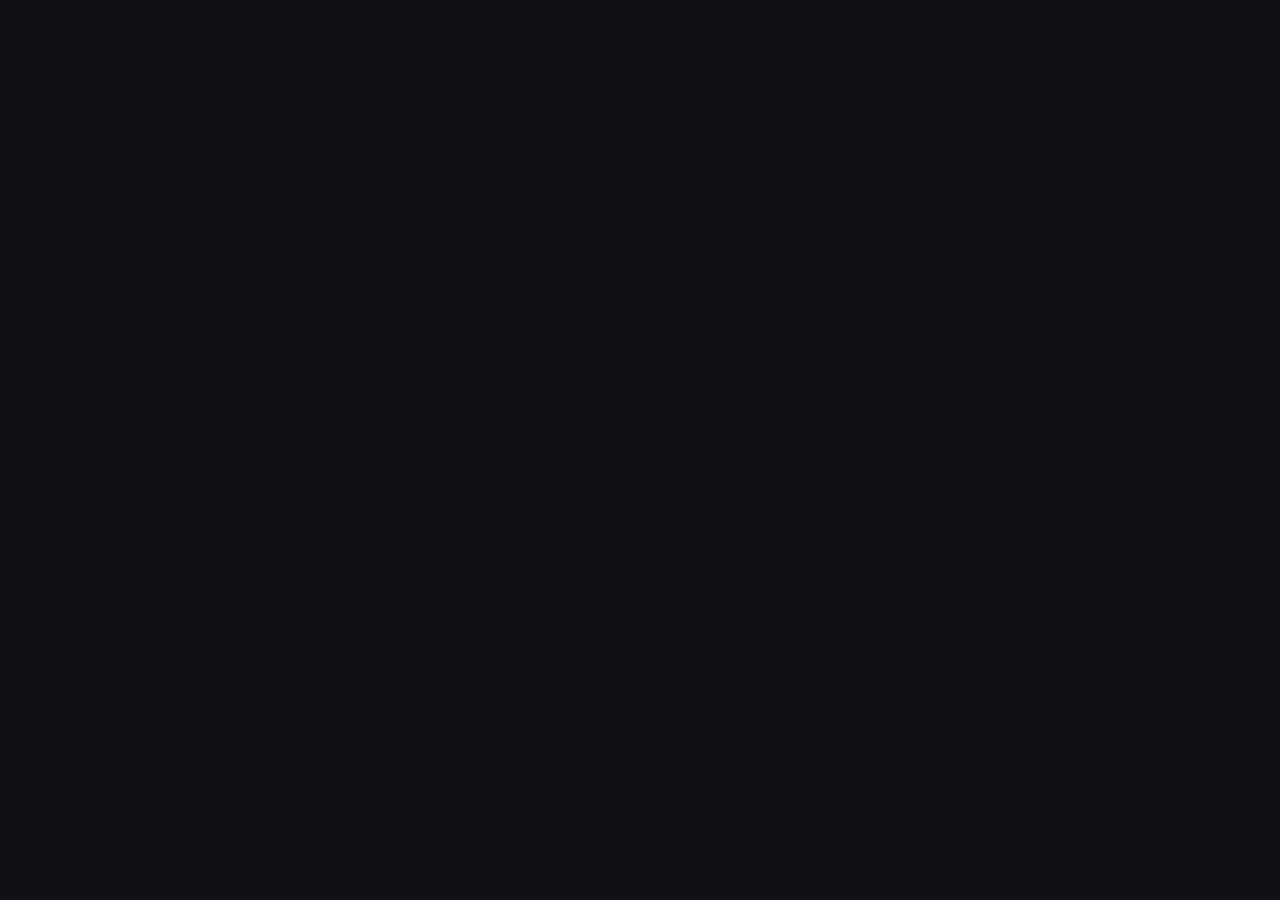
==== index.html @ 194aa25a "init" ====
<!DOCTYPE html>
<html lang="en">
<head>
    <meta charset="UTF-8">
    <meta name="viewport" content="width=device-width, initial-scale=1.0">
    <meta name="author" content="Nika Maisuradze">
    <link rel="stylesheet" href="./styles/style.css">
    <!-- <link rel="icon" href="./images/"> -->
    <title>Template</title>
</head>
<body>
    <header>

    </header>
    <main>

    </main>
    <footer>

    </footer>
</body>
</html>
---- styles/style.css ----
@font-face {
    font-family: ;
    src: url();
}
*{
    margin: 0;
    padding: 0;
    box-sizing: border-box;
    text-decoration: none;
    list-style-type: none;
    scroll-behavior: smooth;

    color: #fff;
    background-color: #101015;
}
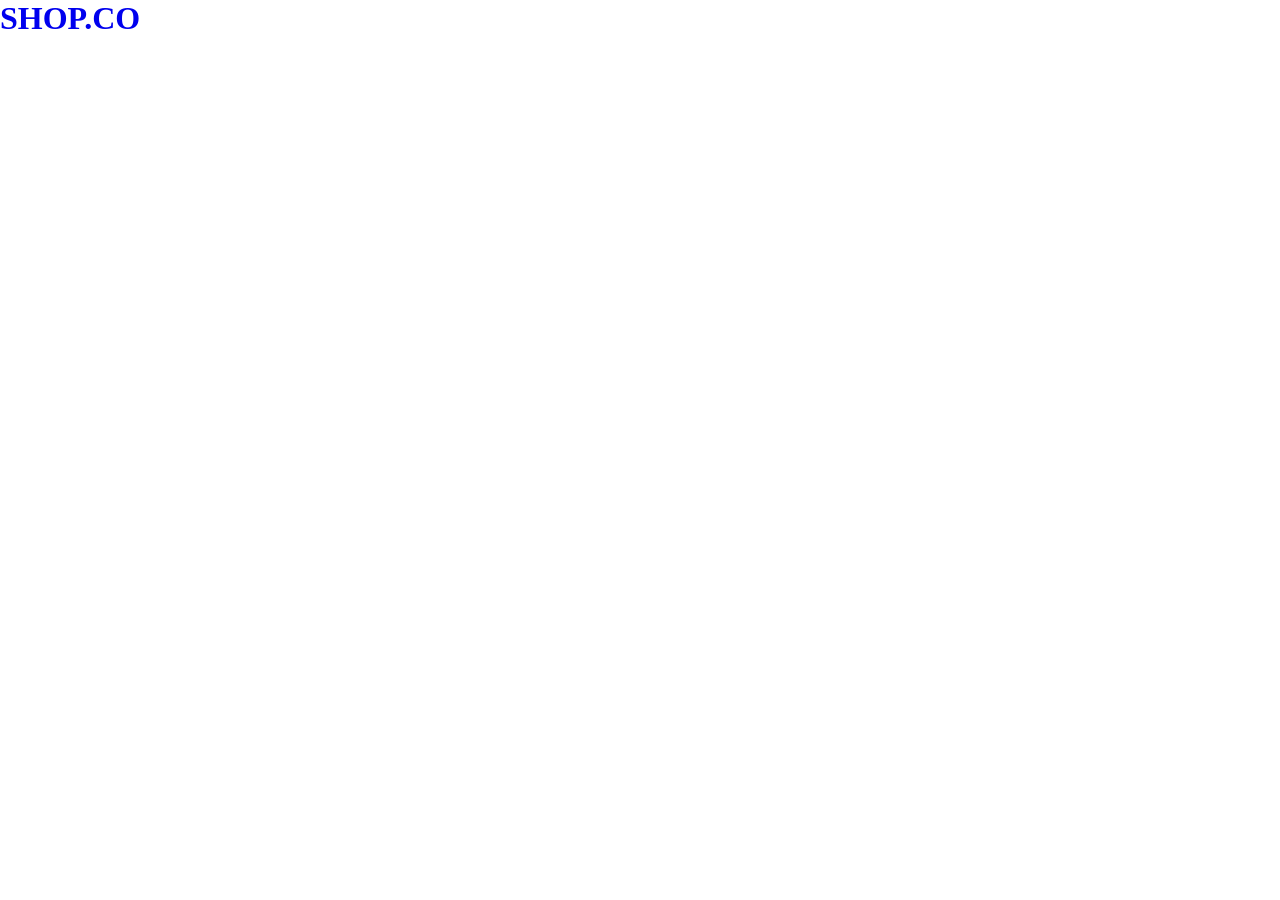
==== commit 9ce91ea9: "downloaded images & fonts, & made class flex" ====
--- a/index.html
+++ b/index.html
@@ -9,8 +9,8 @@
     <title>Template</title>
 </head>
 <body>
-    <header>
-
+    <header class="flex">
+        <h1><a href="index.html">SHOP.CO</a></h1>
     </header>
     <main>
 
--- a/styles/style.css
+++ b/styles/style.css
@@ -1,6 +1,22 @@
 @font-face {
-    font-family: ;
-    src: url();
+    font-family: AlfaSlabOne;
+    src: url(../fonts/AlfaSlabOne-Regular.ttf);
+}
+@font-face {
+    font-family: IntegralCF;
+    src: url(../fonts/IntegralCF-Bold.otf);
+}
+@font-face {
+    font-family: Satoshi-Regular;
+    src: url(../fonts/Satoshi-Regular.otf);
+}
+@font-face {
+    font-family: Satoshi-Medium;
+    src: url(../fonts/Satoshi-Medium.otf);
+}
+@font-face {
+    font-family: Satoshi-Bold;
+    src: url(../fonts/Satoshi-Bold.otf);
 }
 *{
     margin: 0;
@@ -9,7 +25,9 @@
     text-decoration: none;
     list-style-type: none;
     scroll-behavior: smooth;
-
-    color: #fff;
-    background-color: #101015;
 }
+.flex{
+    display: flex;
+    justify-content: space-between;
+    align-items: center;
+}
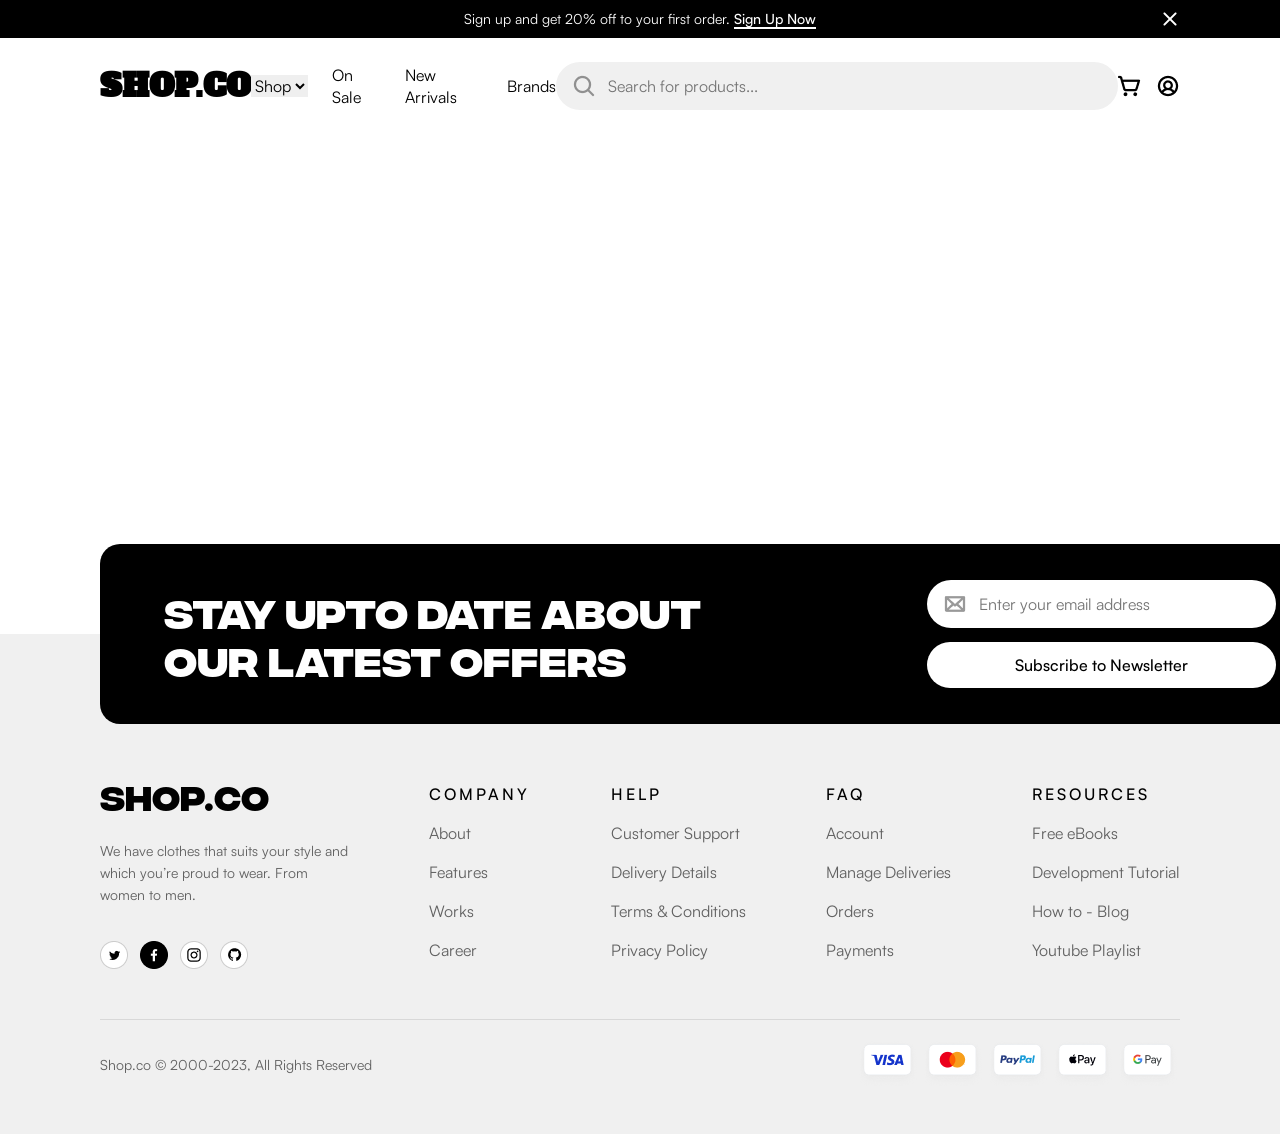
==== commit 2cc81074: "finished header & footer" ====
--- a/index.html
+++ b/index.html
@@ -5,18 +5,112 @@
     <meta name="viewport" content="width=device-width, initial-scale=1.0">
     <meta name="author" content="Nika Maisuradze">
     <link rel="stylesheet" href="./styles/style.css">
-    <!-- <link rel="icon" href="./images/"> -->
-    <title>Template</title>
+    <link rel="icon" href="./images/shineParticle.png">
+    <title>SHOP.CO</title>
 </head>
 <body>
     <header class="flex">
         <h1><a href="index.html">SHOP.CO</a></h1>
+        <nav class="flex">
+            <select id="dropDown">
+                <option value="shop">Shop</option>
+                <option value="contactUs">Contact Us</option>
+                <option value="aboutUs">About Us</option>
+                <option value="murtazi">Murtazi</option>
+            </select>
+            <p><a href="#">On Sale</a></p>
+            <p><a href="#">New Arrivals</a></p>
+            <p><a href="#">Brands</a></p>
+        </nav>
+        <div class="search flex">
+            <img src="images/search.png" alt="Search Button">
+            <input type="search" name="search" id="search" placeholder="Search for products...">
+        </div>
+        <div class="cartAndAcc flex">
+            <img src="images/cart.png" alt="Cart">
+            <img src="images/acc.png" alt="Account">
+        </div>
+        <p class="signUp">
+            Sign up and get 20% off to your first order. 
+            <span><a href="#">Sign Up Now</a></span>
+        </p>
+        <img src="images/x.png" alt="X" class="x">
     </header>
     <main>
-
+        <div class="main"></div>
     </main>
     <footer>
-
+        <div class="uptoDate flex">
+            <h2>STAY UPTO DATE ABOUT OUR LATEST OFFERS</h2>
+            <form>
+                <div class="mail flex">
+                    <img src="images/email.png" alt="EMail">
+                    <input type="email" name="email" id="email" placeholder="Enter your email address">
+                </div>
+                <input type="submit" name="submit" id="mailSubmit" value="Subscribe to Newsletter">
+            </form>
+        </div>
+        <div class="info flex">
+            <section>
+                <h2>SHOP.CO</h2>
+                <p>
+                    We have clothes that suits your style and which you<span>&rsquo;</span>re proud to wear. From women to men.
+                </p>
+                <div class="socMedia flex">
+                    <img src="images/tweeter.png" alt="Tweeter">
+                    <img src="images/fb.png" alt="Facebook">
+                    <img src="images/ig.png" alt="Instagram">
+                    <img src="images/gitHub.png" alt="GitHub">
+                </div>
+            </section>
+            <section>
+                <h3>COMPANY</h3>
+                <ul>
+                    <li><a href="#">About</a></li>
+                    <li><a href="#">Features</a></li>
+                    <li><a href="#">Works</a></li>
+                    <li><a href="#">Career</a></li>
+                </ul>
+            </section>
+            <section>
+                <h3>HELP</h3>
+                <ul>
+                    <li><a href="#">Customer Support</a></li>
+                    <li><a href="#">Delivery Details</a></li>
+                    <li><a href="#">Terms & Conditions</a></li>
+                    <li><a href="#">Privacy Policy</a></li>
+                </ul>
+            </section>
+            <section>
+                <h3>FAQ</h3>
+                <ul>
+                    <li><a href="#">Account</a></li>
+                    <li><a href="#">Manage Deliveries</a></li>
+                    <li><a href="#">Orders</a></li>
+                    <li><a href="#">Payments</a></li>
+                </ul>
+            </section>
+            <section>
+                <h3>RESOURCES</h3>
+                <ul>
+                    <li><a href="#">Free eBooks</a></li>
+                    <li><a href="#">Development Tutorial</a></li>
+                    <li><a href="#">How to - Blog</a></li>
+                    <li><a href="#">Youtube Playlist</a></li>
+                </ul>
+            </section>
+        </div>
+        <div class="line"></div>
+        <div class="rights flex">
+            <p>Shop.co <span>&copy;</span> 2000-2023, All Rights Reserved</p>
+            <div class="flex">
+                <img src="images/visa.png" alt="Visa">
+                <img src="images/mc.png" alt="MasterCard">
+                <img src="images/paypal.png" alt="PayPal">
+                <img src="images/applePay.png" alt="Apple Pay">
+                <img src="images/googlePay.png" alt="Google Pay">
+            </div>
+        </div>
     </footer>
 </body>
 </html>
--- a/styles/style.css
+++ b/styles/style.css
@@ -7,15 +7,15 @@
     src: url(../fonts/IntegralCF-Bold.otf);
 }
 @font-face {
-    font-family: Satoshi-Regular;
+    font-family: SatoshiR;
     src: url(../fonts/Satoshi-Regular.otf);
 }
 @font-face {
-    font-family: Satoshi-Medium;
+    font-family: SatoshiM;
     src: url(../fonts/Satoshi-Medium.otf);
 }
 @font-face {
-    font-family: Satoshi-Bold;
+    font-family: SatoshiB;
     src: url(../fonts/Satoshi-Bold.otf);
 }
 *{
@@ -25,9 +25,165 @@
     text-decoration: none;
     list-style-type: none;
     scroll-behavior: smooth;
+    font-family: SatoshiR;
 }
 .flex{
     display: flex;
     justify-content: space-between;
     align-items: center;
-}+}
+
+@media only screen and (max-width: 1440px){
+header{
+    padding: 62px 100px 24px;
+    position: relative;
+}
+header h1 a{
+    font-family: AlfaSlabOne;
+    font-size: 32px;
+    color: #000;
+}
+header nav{
+    gap: 24px;
+}
+header nav a{
+    color: #000;
+}
+#dropDown{
+    border: none;
+    font-size: 16px;
+    width: 57px;
+}
+.search{
+    width: 586px;
+    background-color: #F0F0F0;
+    padding: 12px 16px;
+    gap: 12px;
+    border-radius: 62px;
+}
+.search input{
+    background-color: #F0F0F0;
+    font-size: 16px;
+    border: none;
+    width: 100%;
+}
+.cartAndAcc{
+    gap: 14px;
+}
+.signUp{
+    position: absolute;
+    top: 0;
+    left: 0;
+    background-color: #000;
+    color: #fff;
+    font-size: 14px;
+    padding:  10px 100px;
+    width: 100%;
+    text-align: center;
+}
+.signUp a{
+    font-family: SatoshiM;
+    color: #fff;
+    border-bottom: solid 2px #fff;
+}
+.x{
+    position: absolute;
+    top: 9px;
+    right: 100px;
+}
+
+.main{
+    width: 100%;
+    height: 500px;
+}
+
+footer{
+    background-color: #F0F0F0;
+    height: 500px;
+    position: relative;
+    padding: 140px 100px 82px;
+}
+footer>div.flex{
+    margin-bottom: 50px;
+}
+footer>div:last-child{
+    margin-bottom: 0;
+}
+.uptoDate{
+    position: absolute;
+    top: -90px;
+    left: 100px;
+    background-color: #000;
+    width: 1240px;
+    padding: 36px 64px;
+    border-radius: 20px;
+}
+.uptoDate h2{
+    color: #fff;
+    font-family: IntegralCF;
+    font-size: 40px;
+    width: 551px;
+}
+.mail{
+    background-color: #fff;
+    width: 349px;
+    gap: 12px;
+    padding: 12px 16px;
+    border-radius: 62px;
+    margin-bottom: 14px;
+}
+.mail input{
+    border: none;
+    width: 100%;
+    font-size: 16px;
+}
+.uptoDate #mailSubmit{
+    background-color: #fff;
+    width: 349px;
+    padding: 12px 16px;
+    border-radius: 62px;
+    border: none;
+    font-size: 16px;
+    font-family: SatoshiM;
+}
+.info section:first-child{
+    width: 248px;
+}
+.info section:first-child h2{
+    font-family: IntegralCF;
+    font-size: 34px;
+    margin-bottom: 25px;
+}
+.info section:first-child p{
+    font-size: 14px;
+    color: rgba(0, 0, 0, 0.6);
+    padding-bottom: 35px;
+    line-height: 22px;
+}
+.info section:first-child div{
+    width: 148px;
+}
+.info section h3{
+    font-family: SatoshiM;
+    font-weight: 200;
+    font-size: 16px;
+    letter-spacing: 3px;
+}
+.info section ul li a{
+    color: rgba(0, 0, 0, 0.6);
+    font-size: 16px;
+    margin-top: 17px;
+    display: inline-block;
+}
+.line{
+    width: 100%;
+    height: 1px;
+    background-color: rgba(0, 0, 0, 0.1);
+    margin-bottom: 20px;
+}
+.rights p{
+    font-size: 14px;
+    color: rgba(0, 0, 0, 0.6);
+}
+
+}
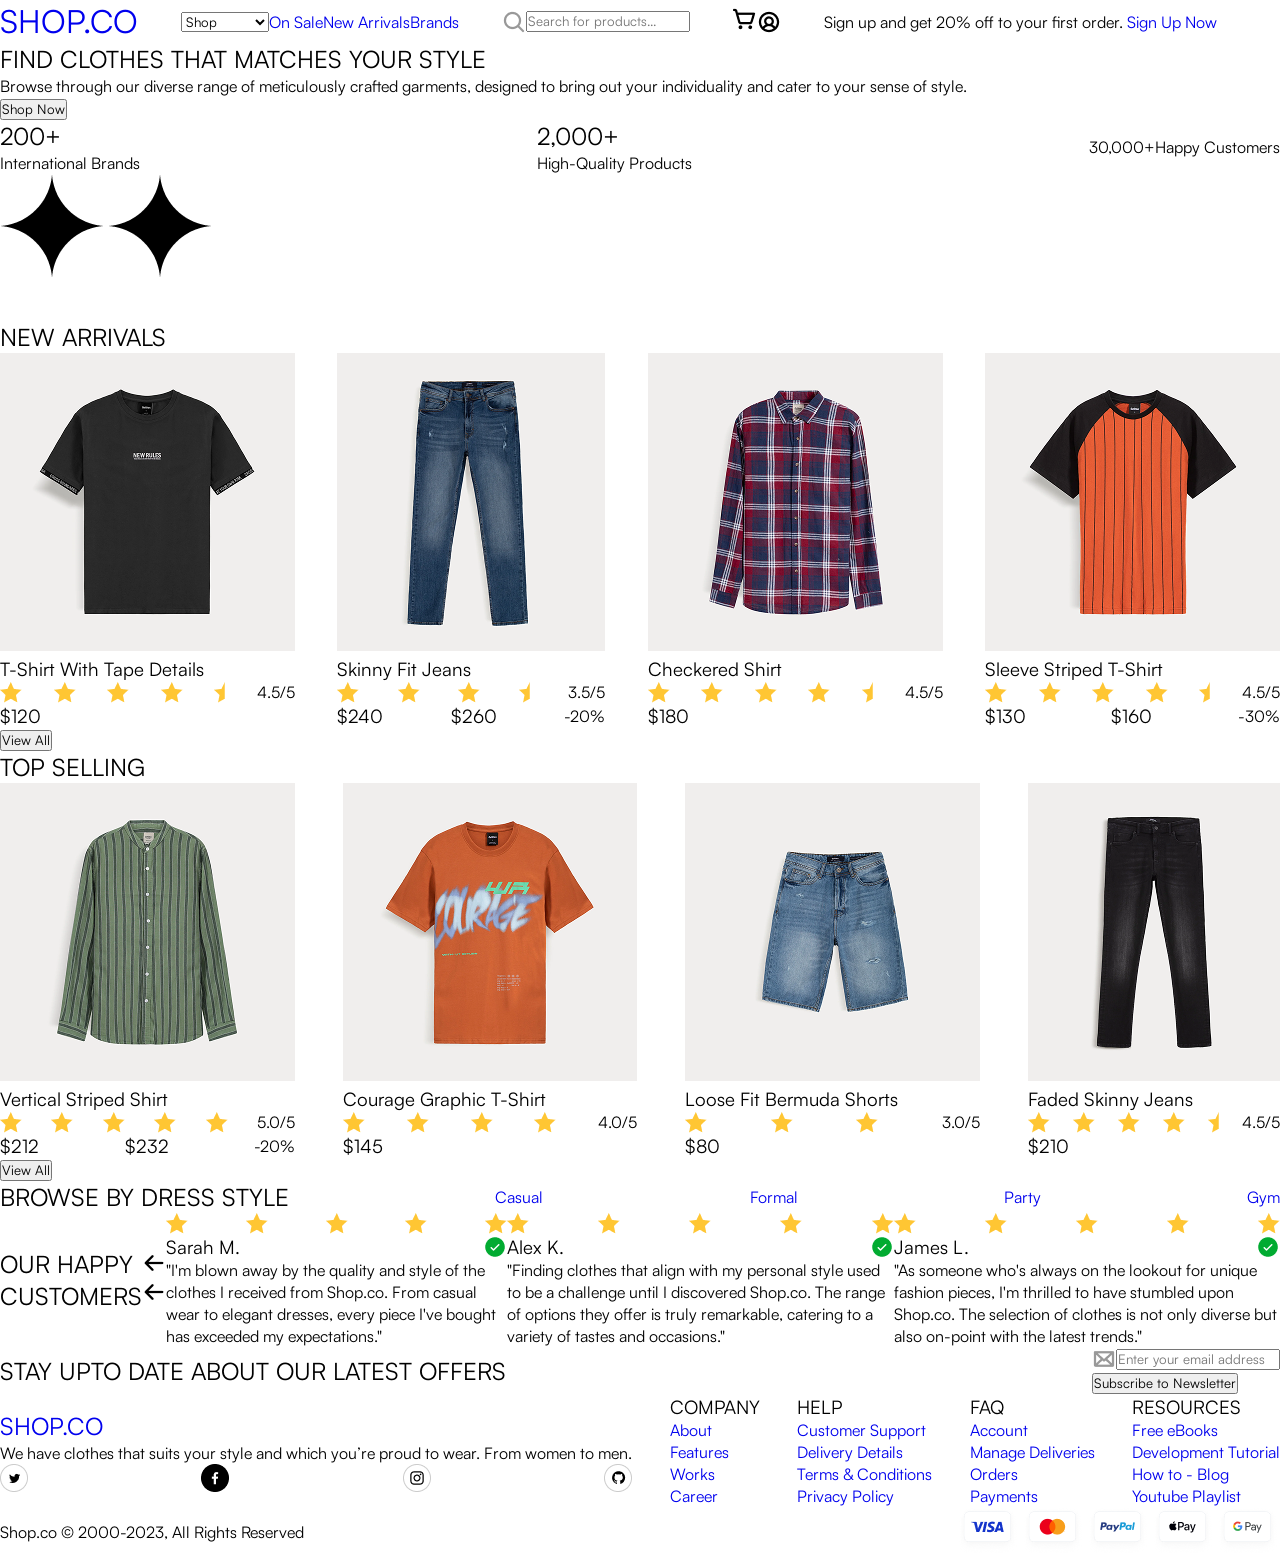
==== commit 1b459d13: "Great Update" ====
--- a/index.html
+++ b/index.html
@@ -18,7 +18,7 @@
                 <option value="aboutUs">About Us</option>
                 <option value="murtazi">Murtazi</option>
             </select>
-            <p><a href="#">On Sale</a></p>
+            <p><a href="product.html">On Sale</a></p>
             <p><a href="#">New Arrivals</a></p>
             <p><a href="#">Brands</a></p>
         </nav>
@@ -27,7 +27,9 @@
             <input type="search" name="search" id="search" placeholder="Search for products...">
         </div>
         <div class="cartAndAcc flex">
-            <img src="images/cart.png" alt="Cart">
+            <a href="cart.html">
+                <img src="images/cart.png" alt="Cart">
+            </a>
             <img src="images/acc.png" alt="Account">
         </div>
         <p class="signUp">
@@ -37,7 +39,244 @@
         <img src="images/x.png" alt="X" class="x">
     </header>
     <main>
-        <div class="main"></div>
+        <div class="findClothes">
+            <h2>FIND CLOTHES THAT MATCHES YOUR STYLE</h2>
+            <p>
+                Browse through our diverse range of meticulously crafted garments, designed to bring out your individuality and cater to your sense of style.
+            </p>
+            <button>Shop Now</button>
+            <div class="flex">
+                <section>
+                    <h2>200+</h2>
+                    <p>International Brands</p>
+                </section>
+                <div class="vLine"></div>
+                <div>
+                    <h2>2,000+</h2>
+                    <p>High-Quality Products</p>
+                </div>
+                <div class="vLine"></div>
+                <p><span>30,000+</span>Happy Customers</p>
+            </div>
+            <img src="images/shineParticle.png" alt="shine Particle" class="shineParticle">
+            <img src="images/shineParticle.png" alt="shine Particle" class="shineParticleSmall">
+        </div>
+        <div class="brands flex">
+            <img src="images/versace.png" alt="">
+            <img src="images/zara.png" alt="">
+            <img src="images/gucci.png" alt="">
+            <img src="images/prada.png" alt="">
+            <img src="images/ck.png" alt="">
+        </div>
+        <div class="newArrivals">
+            <h2>NEW ARRIVALS</h2>
+            <div class=" flex">
+                <div class="blackT">
+                    <img src="images/blackT.png" alt="T-Shirt With Tape Details">
+                    <h3>T-Shirt With Tape Details</h3>
+                    <div class="rating flex">
+                        <img src="images/yellowStar.png" alt="Yellow Star">
+                        <img src="images/yellowStar.png" alt="Yellow Star">
+                        <img src="images/yellowStar.png" alt="Yellow Star">
+                        <img src="images/yellowStar.png" alt="Yellow Star">
+                        <img src="images/yellowHalfStar.png" alt="Yellow Half Star">
+                        <p>4.5/<span>5</span></p>
+                    </div>
+                    <div class="price full flex">
+                        <h3>&dollar;120</h3>
+                        <h3></h3>
+                        <p></p>
+                    </div>
+                </div>
+                <div class="jeans">
+                    <img src="images/jeans.png" alt="Skinny Fit Jeans">
+                    <h3>Skinny Fit Jeans</h3>
+                    <div class="rating flex">
+                        <img src="images/yellowStar.png" alt="Yellow Star">
+                        <img src="images/yellowStar.png" alt="Yellow Star">
+                        <img src="images/yellowStar.png" alt="Yellow Star">
+                        <img src="images/yellowHalfStar.png" alt="Yellow Half Star" id="FourStars">
+                        <p>3.5/<span>5</span></p>
+                    </div>
+                    <div class="price flex" id="Discount">
+                        <h3>&dollar;240</h3>
+                        <h3>&dollar;260</h3>
+                        <p>-20&percnt;</p>
+                    </div>
+                </div>
+                <div class="checkerShirt">
+                    <img src="images/checkerShirt.png" alt="Checkered Shirt">
+                    <h3>Checkered Shirt</h3>
+                    <div class="rating flex">
+                        <img src="images/yellowStar.png" alt="Yellow Star">
+                        <img src="images/yellowStar.png" alt="Yellow Star">
+                        <img src="images/yellowStar.png" alt="Yellow Star">
+                        <img src="images/yellowStar.png" alt="Yellow Star">
+                        <img src="images/yellowHalfStar.png" alt="Yellow Half Star">
+                        <p>4.5/<span>5</span></p>
+                    </div>
+                    <div class="price full flex">
+                        <h3>&dollar;180</h3>
+                        <h3></h3>
+                        <p></p>
+                    </div>
+                </div>
+                <div class="basketballT">
+                    <img src="images/basketballT.png" alt="Sleeve Striped T-Shirt">
+                    <h3>Sleeve Striped T-Shirt</h3>
+                    <div class="rating flex">
+                        <img src="images/yellowStar.png" alt="Yellow Star">
+                        <img src="images/yellowStar.png" alt="Yellow Star">
+                        <img src="images/yellowStar.png" alt="Yellow Star">
+                        <img src="images/yellowStar.png" alt="Yellow Star">
+                        <img src="images/yellowHalfStar.png" alt="Yellow Half Star">
+                        <p>4.5/<span>5</span></p>
+                    </div>
+                    <div class="price flex" id="Discount">
+                        <h3>&dollar;130</h3>
+                        <h3>&dollar;160</h3>
+                        <p>-30&percnt;</p>
+                    </div>
+                </div>
+            </div>
+            <button>View All</button>
+        </div>
+        <div class="line"></div>
+        <div class="topSelling">
+            <h2>TOP SELLING</h2>
+            <div class=" flex">
+                <div class="strippedShirt">
+                    <img src="images/strippedShirt.png" alt="Vertical Striped Shirt">
+                    <h3>Vertical Striped Shirt</h3>
+                    <div class="rating flex">
+                        <img src="images/yellowStar.png" alt="Yellow Star">
+                        <img src="images/yellowStar.png" alt="Yellow Star">
+                        <img src="images/yellowStar.png" alt="Yellow Star">
+                        <img src="images/yellowStar.png" alt="Yellow Star">
+                        <img src="images/yellowStar.png" alt="Yellow Star">
+                        <p>5.0/<span>5</span></p>
+                    </div>
+                    <div class="price flex" id="Discount">
+                        <h3>&dollar;212</h3>
+                        <h3>&dollar;232</h3>
+                        <p>-20&percnt;</p>
+                    </div>
+                </div>
+                <div class="orangeT">
+                    <img src="images/orangeT.png" alt="Courage Graphic T-Shirt">
+                    <h3>Courage Graphic T-Shirt</h3>
+                    <div class="rating flex">
+                        <img src="images/yellowStar.png" alt="Yellow Star">
+                        <img src="images/yellowStar.png" alt="Yellow Star">
+                        <img src="images/yellowStar.png" alt="Yellow Star">
+                        <img src="images/yellowStar.png" alt="Yellow Star" id="FourStars">
+                        <p>4.0/<span>5</span></p>
+                    </div>
+                    <div class="price">
+                        <h3>&dollar;145</h3>
+                        <h3></h3>
+                        <p></p>
+                    </div>
+                </div>
+                <div class="shorts">
+                    <img src="images/shorts.png" alt="Loose Fit Bermuda Shorts">
+                    <h3>Loose Fit Bermuda Shorts</h3>
+                    <div class="rating flex">
+                        <img src="images/yellowStar.png" alt="Yellow Star">
+                        <img src="images/yellowStar.png" alt="Yellow Star">
+                        <img src="images/yellowStar.png" alt="Yellow Star" id="ThreeStars">
+                        <p>3.0/<span>5</span></p>
+                    </div>
+                    <div class="price">
+                        <h3>&dollar;80</h3>
+                        <h3></h3>
+                        <p></p>
+                    </div>
+                </div>
+                <div class="blackJeans">
+                    <img src="images/blackJeans.png" alt="Faded Skinny Jeans">
+                    <h3>Faded Skinny Jeans</h3>
+                    <div class="rating flex">
+                        <img src="images/yellowStar.png" alt="Yellow Star">
+                        <img src="images/yellowStar.png" alt="Yellow Star">
+                        <img src="images/yellowStar.png" alt="Yellow Star">
+                        <img src="images/yellowStar.png" alt="Yellow Star">
+                        <img src="images/yellowHalfStar.png" alt="Yellow Half Star">
+                        <p>4.5/<span>5</span></p>
+                    </div>
+                    <div class="price">
+                        <h3>&dollar;210</h3>
+                        <h3></h3>
+                        <p></p>
+                    </div>
+                </div>
+            </div>
+            <button>View All</button>
+        </div>
+        <div class="browseBy flex">
+            <h2>BROWSE BY DRESS STYLE</h2>
+            <div class="casual"><a href="#">Casual</a></div>
+            <div class="formal"><a href="#">Formal</a></div>
+            <div class="party"><a href="#">Party</a></div>
+            <div class="gym"><a href="#">Gym</a></div>
+        </div>
+        <div class="happyCustomers flex">
+            <div class="flex">
+                <h2>OUR HAPPY CUSTOMERS</h2>
+                <div>
+                    <img src="images/arrowLeft.png" alt="Left Arrow" id="LArrow">
+                    <img src="images/arrowLeft.png" alt="Right Arrow" id="RArrow">
+                </div>
+            </div>
+            <section>
+                <div class="flex">
+                    <img src="images/yellowStar.png" alt="yellow Star" class="">
+                    <img src="images/yellowStar.png" alt="yellow Star" class="">
+                    <img src="images/yellowStar.png" alt="yellow Star" class="">
+                    <img src="images/yellowStar.png" alt="yellow Star" class="">
+                    <img src="images/yellowStar.png" alt="yellow Star" class="">
+                </div>
+                <div class="user flex">
+                    <h3>Sarah M.</h3>
+                    <img src="images/approvedUserSign.png" alt="Approved User Sign">
+                </div>
+                <p>
+                    &quot;I&apos;m blown away by the quality and style of the clothes I received from Shop.co. From casual wear to elegant dresses, every piece I&apos;ve bought has exceeded my expectations.&quot;
+                </p>
+            </section>
+            <section>
+                <div class="flex">
+                    <img src="images/yellowStar.png" alt="yellow Star" class="">
+                    <img src="images/yellowStar.png" alt="yellow Star" class="">
+                    <img src="images/yellowStar.png" alt="yellow Star" class="">
+                    <img src="images/yellowStar.png" alt="yellow Star" class="">
+                    <img src="images/yellowStar.png" alt="yellow Star" class="">
+                </div>
+                <div class="user flex">
+                    <h3>Alex K.</h3>
+                    <img src="images/approvedUserSign.png" alt="Approved User Sign">
+                </div>
+                <p>
+                    &quot;Finding clothes that align with my personal style used to be a challenge until I discovered Shop.co. The range of options they offer is truly remarkable, catering to a variety of tastes and occasions.&quot;
+                </p>
+            </section>
+            <section>
+                <div class="flex">
+                    <img src="images/yellowStar.png" alt="yellow Star" class="">
+                    <img src="images/yellowStar.png" alt="yellow Star" class="">
+                    <img src="images/yellowStar.png" alt="yellow Star" class="">
+                    <img src="images/yellowStar.png" alt="yellow Star" class="">
+                    <img src="images/yellowStar.png" alt="yellow Star" class="">
+                </div>
+                <div class="user flex">
+                    <h3>James L.</h3>
+                    <img src="images/approvedUserSign.png" alt="Approved User Sign">
+                </div>
+                <p>
+                    &quot;As someone who&apos;s always on the lookout for unique fashion pieces, I&apos;m thrilled to have stumbled upon Shop.co. The selection of clothes is not only diverse but also on-point with the latest trends.&quot;
+                </p>
+            </section>
+        </div>
     </main>
     <footer>
         <div class="uptoDate flex">
@@ -52,7 +291,7 @@
         </div>
         <div class="info flex">
             <section>
-                <h2>SHOP.CO</h2>
+                <a href="index.html"><h2>SHOP.CO</h2></a>
                 <p>
                     We have clothes that suits your style and which you<span>&rsquo;</span>re proud to wear. From women to men.
                 </p>
--- a/styles/style.css
+++ b/styles/style.css
@@ -17,6 +17,10 @@
 @font-face {
     font-family: SatoshiB;
     src: url(../fonts/Satoshi-Bold.otf);
+}
+@font-face {
+    font-family: InterR;
+    src: url(../fonts/Inter_18pt-Regular.ttf);
 }
 *{
     margin: 0;
@@ -26,6 +30,7 @@
     list-style-type: none;
     scroll-behavior: smooth;
     font-family: SatoshiR;
+    font-weight: 400;
 }
 .flex{
     display: flex;
@@ -33,7 +38,15 @@
     align-items: center;
 }
 
-@media only screen and (max-width: 1440px){
+
+/*~~~~~~~~~~~~~~~~~~~~~~~~~~~~~~~~~~~~~~~~~~~~~~~~~~~~~ 
+
+                           H E A D E R 
+
+                            S T A R T 
+
+~~~~~~~~~~~~~~~~~~~~~~~~~~~~~~~~~~~~~~~~~~~~~~~~~~~~~*/ 
+@media only screen and (min-width: 1440px){
 header{
     padding: 62px 100px 24px;
     position: relative;
@@ -69,6 +82,9 @@
 }
 .cartAndAcc{
     gap: 14px;
+}
+.cartAndAcc a{  
+    margin-top: 4px;
 }
 .signUp{
     position: absolute;
@@ -92,11 +108,483 @@
     right: 100px;
 }
 
-.main{
-    width: 100%;
-    height: 500px;
-}
-
+
+/*~~~~~~~~~~~~~~~~~~~~~~~~~~~~~~~~~~~~~~~~~~~~~~~~~~~~~ 
+
+                             M A I N 
+
+                            S T A R T 
+
+~~~~~~~~~~~~~~~~~~~~~~~~~~~~~~~~~~~~~~~~~~~~~~~~~~~~~*/ 
+.findClothes{
+    background-image: url(../images/people.png);
+    background-repeat: no-repeat;
+    overflow: hidden;
+    background-size: cover;
+    width: 100%;
+    padding: 100px 100px 116px;
+    position: relative;
+}
+.findClothes>h2{
+    font-family: AlfaSlabOne;
+    font-size: 64px;
+    width: 577px;
+    line-height: 64px;
+    font-weight: 400;
+    margin-bottom: 30px;
+}
+.findClothes>p{
+    font-size: 16px;
+    color: rgba(0, 0, 0, 0.6);
+    width: 545px;
+    margin-bottom: 32px;
+}
+.findClothes button{
+    border: none;
+    background-color: #000;
+    width: 210px;
+    color: #fff;
+    padding: 16px 54px;
+    font-size: 16px;
+    font-family: SatoshiM;
+    border-radius: 62px;
+    margin-bottom: 48px;
+}
+.findClothes>div.flex{
+    width: 596px;
+}
+.vLine{
+    width: 1px;
+    height: 76px;
+    background-color: rgba(0, 0, 0, 0.1);
+}
+.findClothes>div.flex h2, .findClothes span{
+    font-family: SatoshiB;
+    font-size: 40px;
+}
+.findClothes>div.flex p{
+    color: rgba(0, 0, 0, 0.6);
+}
+.findClothes span{
+    color: #000;
+    display: block;
+}
+.findClothes .shineParticle{
+    position: absolute;
+    top: 86px;
+    right: 80px;
+}
+.findClothes .shineParticleSmall{
+    width: 56px;
+    position: absolute;
+    top: 297px;
+    right:633px;
+}
+.brands{
+    background-color: #000;
+    padding: 44px 100px;
+}
+.newArrivals, 
+.topSelling{
+    padding: 68px 100px 64px;
+}
+.newArrivals h2, 
+.topSelling h2{
+    font-size: 48px;
+    font-family: AlfaSlabOne;
+    font-weight: 400;
+    text-align: center;
+    margin-bottom: 51px;
+}
+.newArrivals .flex>div>img, 
+.topSelling .flex>div>img{
+    border-radius: 20px;
+    margin-bottom: 16px;
+}
+.newArrivals .flex>div>h3, 
+.topSelling .flex>div>h3{
+    font-family: SatoshiB;
+    font-size: 20px;
+    margin-bottom: 8px;
+}
+.newArrivals .rating, 
+.topSelling .rating, 
+.product .wholeInfo .rating{
+    width: fit-content;
+    margin-bottom: 8px;
+}
+.newArrivals .rating img, 
+.topSelling .rating img{
+    height: 18px;
+    margin-right: 5px;
+}
+.newArrivals .rating img:nth-child(5), 
+.topSelling .rating img:nth-child(5), 
+#FourStars, #ThreeStars{
+    margin-right: 0;
+}
+.newArrivals .rating p, 
+.topSelling .rating p{
+    margin-left: 13px;
+    font-size: 14px;
+}
+.newArrivals .rating span, 
+.topSelling .rating span{
+    color: rgba(0, 0, 0, 0.6);
+}
+.newArrivals .price, 
+.topSelling .price{
+    width: fit-content;
+    gap: 10px;
+}
+.newArrivals .price h3, 
+.topSelling .price h3{
+    font-family: SatoshiB;
+    font-size: 24px;
+}
+.newArrivals #Discount h3:nth-child(2), 
+.topSelling #Discount h3:nth-child(2){
+    color: rgba(0, 0, 0, 0.4);
+    text-decoration: line-through;
+}
+.newArrivals #Discount p, 
+.topSelling #Discount p{
+    font-family: SatoshiM;
+    font-size: 12px;
+    color: #FF3333;
+    background-color: rgba(255, 51, 51, 0.1);
+    padding: 6px 14px;
+    border-radius: 62px;
+}
+.newArrivals button, 
+.topSelling button{
+    display: block;
+    font-family: SatoshiM;
+    padding: 16px 64px;
+    border: solid 1px rgba(0, 0, 0, 0.1);
+    border-radius: 62px;
+    margin: 36px auto 0;
+    background-color: #fff;
+}
+.browseBy.flex{
+    background-color: #F0F0F0;
+    border-radius: 40px;
+    margin: 16px 100px 80px;
+    padding: 70px 64px 76px;
+    flex-wrap: wrap;
+    height: fit-content;
+    gap: 20px;
+}
+.browseBy h2{
+    font-family: IntegralCF;
+    font-size: 48px;
+    text-align: center;
+    margin-bottom: 64px;
+    font-weight: 400;
+    width: 100%;
+}
+.browseBy .casual{
+    width: 407px;
+    height: 289px;
+    background-image: url(../images/casual.png);
+    background-repeat: no-repeat;
+    border-radius: 20px;
+    overflow: hidden;
+    background-size: cover;
+}
+.browseBy .formal{
+    width: 684px;
+    height: 289px;
+    background-image: url(../images/formal.png);
+    background-repeat: no-repeat;
+    border-radius: 20px;
+    overflow: hidden;
+    background-size: cover;
+}
+.browseBy .party{
+    width: 684px;
+    height: 289px;
+    background-image: url(../images/party.png);
+    background-repeat: no-repeat;
+    border-radius: 20px;
+    overflow: hidden;
+    background-size: cover;
+}
+.browseBy .gym{
+    width: 407px;
+    height: 289px;
+    background-image: url(../images/gym.png);
+    background-repeat: no-repeat;
+    border-radius: 20px;
+    overflow: hidden;
+    background-size: cover;
+}
+.browseBy a{
+    display: inline-block;
+    color: #000;
+    font-family: SatoshiB;
+    font-size: 36px;
+    margin: 25px 36px;
+}
+.happyCustomers{
+    margin: 0 100px 170px;
+    flex-wrap: wrap;
+}
+.happyCustomers>div{
+    width: 100%;
+}
+.happyCustomers h2{
+    font-family: IntegralCF;
+    font-size: 48px;
+}
+.happyCustomers #LArrow{
+    margin-right: 16px;
+}
+.happyCustomers #RArrow{
+    transform: rotate(180deg);
+}
+.happyCustomers section{
+    margin-top: 40px;
+    padding: 28px 32px;
+    width: fit-content;
+    height: 240px;
+    border: solid 1px rgba(0, 0, 0, 0.1);
+    border-radius: 20px;
+}
+.happyCustomers section>div:first-child{
+    width: 139px;
+}
+.happyCustomers .user{
+    width: fit-content;
+    margin: 15px 0  12px;
+    gap: 4px;
+}
+.happyCustomers .user h3{
+    font-family: SatoshiB;
+    font-size: 20px;
+}
+.happyCustomers section p{
+    width: 336px;
+    color: rgba(0, 0, 0, 0.6);
+}
+
+
+/*~~~~~~~~~~~~~~~~~~~~~~~~~~~~~~~~~~~~~~~~~~~~~~~~~~~~~ 
+
+                            cart.html 
+
+                            S T A R T 
+
+~~~~~~~~~~~~~~~~~~~~~~~~~~~~~~~~~~~~~~~~~~~~~~~~~~~~~*/ 
+.cart{
+    padding: 0 100px 350px;
+}
+.cart .path, 
+.product .path{
+    margin: 24px 0 24px;
+    width: fit-content;
+}
+.cart .path a, 
+.product .path a{
+    color: rgba(0, 0, 0, 0.6);
+    margin-right: 4px;
+}
+.cart .path p, 
+.product  .path p{
+    margin-left: 12px;
+}
+.cart h2{
+    font-family: IntegralCF;
+    font-size: 40px;
+}
+.cart h3{
+    text-align: center;
+    font-family: InterR;
+    font-size: 45px;
+    margin-top: 230px;
+}
+
+
+/*~~~~~~~~~~~~~~~~~~~~~~~~~~~~~~~~~~~~~~~~~~~~~~~~~~~~~ 
+
+                           product.html
+
+                            S T A R T 
+
+~~~~~~~~~~~~~~~~~~~~~~~~~~~~~~~~~~~~~~~~~~~~~~~~~~~~~*/ 
+.product{
+    padding: 0 100px 168px;
+}
+.product .path{
+    margin-bottom: 42px;
+}
+.product section.flex{
+    gap: 40px;
+    width: fit-content;
+}
+.product .images.flex{
+    flex-direction: column;
+    flex-wrap: wrap;
+    gap: 14px;
+    width: fit-content;
+    height: 530px;
+}
+.product .images img{
+    border-radius: 20px;
+}
+.product .images img:first-child{
+    border: solid 1px #000;
+    width: 152px;
+    height: 167px;
+}
+.product .prodInfo{
+    width: 600px;
+}
+.product .prodInfo h2{
+    font-family: IntegralCF;
+    font-size: 39px;
+    margin-bottom: 14px;
+}
+.product .rating{
+    gap: 7px;
+    margin-bottom: 14px;
+}
+.product .rating img{
+    height: 25px;
+}
+.product .rating p{
+    margin-left: 9px;
+}
+.product .price{
+    width: fit-content;
+    gap: 12px;
+    margin-bottom: 20px;
+}
+.product .price h3{
+    font-family: SatoshiB;
+    font-size: 32px;
+    color: rgba(0, 0, 0, 0.3);
+    text-decoration: line-through;
+}
+.product .price h3:first-child{
+    text-decoration: none;
+    color: #000;
+}
+.product .price p{
+    font-family: SatoshiM;
+    color: #FF3333;
+    background-color: rgba(255, 51, 51, 0.1);
+    padding: 6px 14px;
+    border-radius: 62px;
+}
+.product .prodInfo>p{
+    color: rgba(0, 0, 0, 0.6);
+    margin-bottom: 24px;
+}
+.product .wholeInfo>p{
+    margin-bottom: 16px;
+    color: rgba(0, 0, 0, 0.6);
+}
+.product .line{
+    margin-bottom: 24px;
+}
+.product .colors{
+    width: fit-content;
+    gap: 16px;
+    margin-bottom: 24px;
+}
+.product .colors .active{
+    background-image: url(../images/activeColor.png);
+    background-repeat: no-repeat;
+    background-position: center;
+}
+.product .colors .khaki{
+    border-radius: 50%;
+    width: 37px;
+    height: 37px;
+    background-color: #4f4631;
+}
+.product .colors .green{
+    border-radius: 50%;
+    width: 37px;
+    height: 37px;
+    background-color: #314f4a;
+}
+.product .colors .purple{
+    border-radius: 50%;
+    width: 37px;
+    height: 37px;
+    background-color: #31344f;
+}
+.product .sizes{
+    width:  fit-content;
+    gap: 12px;
+    margin-bottom: 24px;
+}
+.product .sizes p{
+    padding: 12px 24px;
+    margin-bottom: 0;
+    color: rgba(0, 0, 0, 0.6);
+    border-radius: 62px;
+    background-color: #F0F0F0;
+}
+.product .sizes p.active{
+ background-color: #000;
+ color: #fff;
+}
+.product .buttons{
+    gap: 20px;
+    width: fit-content;
+}
+.product .amount{
+    width: fit-content;
+    padding: 14px 20px;
+    background-color: #f0f0f0;
+    border-radius: 62px;
+    gap: 38px;
+}
+.product .amount p{
+    margin-bottom: 0;
+    font-family: SatoshiM;
+}
+.product .buttons button{
+    font-family: SatoshiM;
+    padding: 15px 0;
+    border: none;
+    background-color: #000;
+    color: #fff;
+    width: 400px;
+    height: 52px;
+    border-radius: 62px;
+}
+.product .fastButtons{
+    width: 100%;
+    margin: 80px 0 24px;
+}
+.product .fastButtons p{
+    padding-bottom: 24px;
+    border-bottom: solid 1px rgba(0, 0, 0, 0.1);
+    font-size: 20px;
+    color: rgba(0, 0, 0, 0.6);
+    width: 100%;
+    text-align: center;
+}
+.product .fastButtons p.active{
+    color: #000;
+    font-family: SatoshiM;
+    border-bottom: solid 2px #000;
+}
+
+
+
+
+/*~~~~~~~~~~~~~~~~~~~~~~~~~~~~~~~~~~~~~~~~~~~~~~~~~~~~~ 
+
+                           F O O T E R 
+
+                            S T A R T 
+
+~~~~~~~~~~~~~~~~~~~~~~~~~~~~~~~~~~~~~~~~~~~~~~~~~~~~~*/ 
 footer{
     background-color: #F0F0F0;
     height: 500px;
@@ -153,6 +641,7 @@
     font-family: IntegralCF;
     font-size: 34px;
     margin-bottom: 25px;
+    color: #000;
 }
 .info section:first-child p{
     font-size: 14px;
@@ -185,5 +674,4 @@
     font-size: 14px;
     color: rgba(0, 0, 0, 0.6);
 }
-
-}
+}
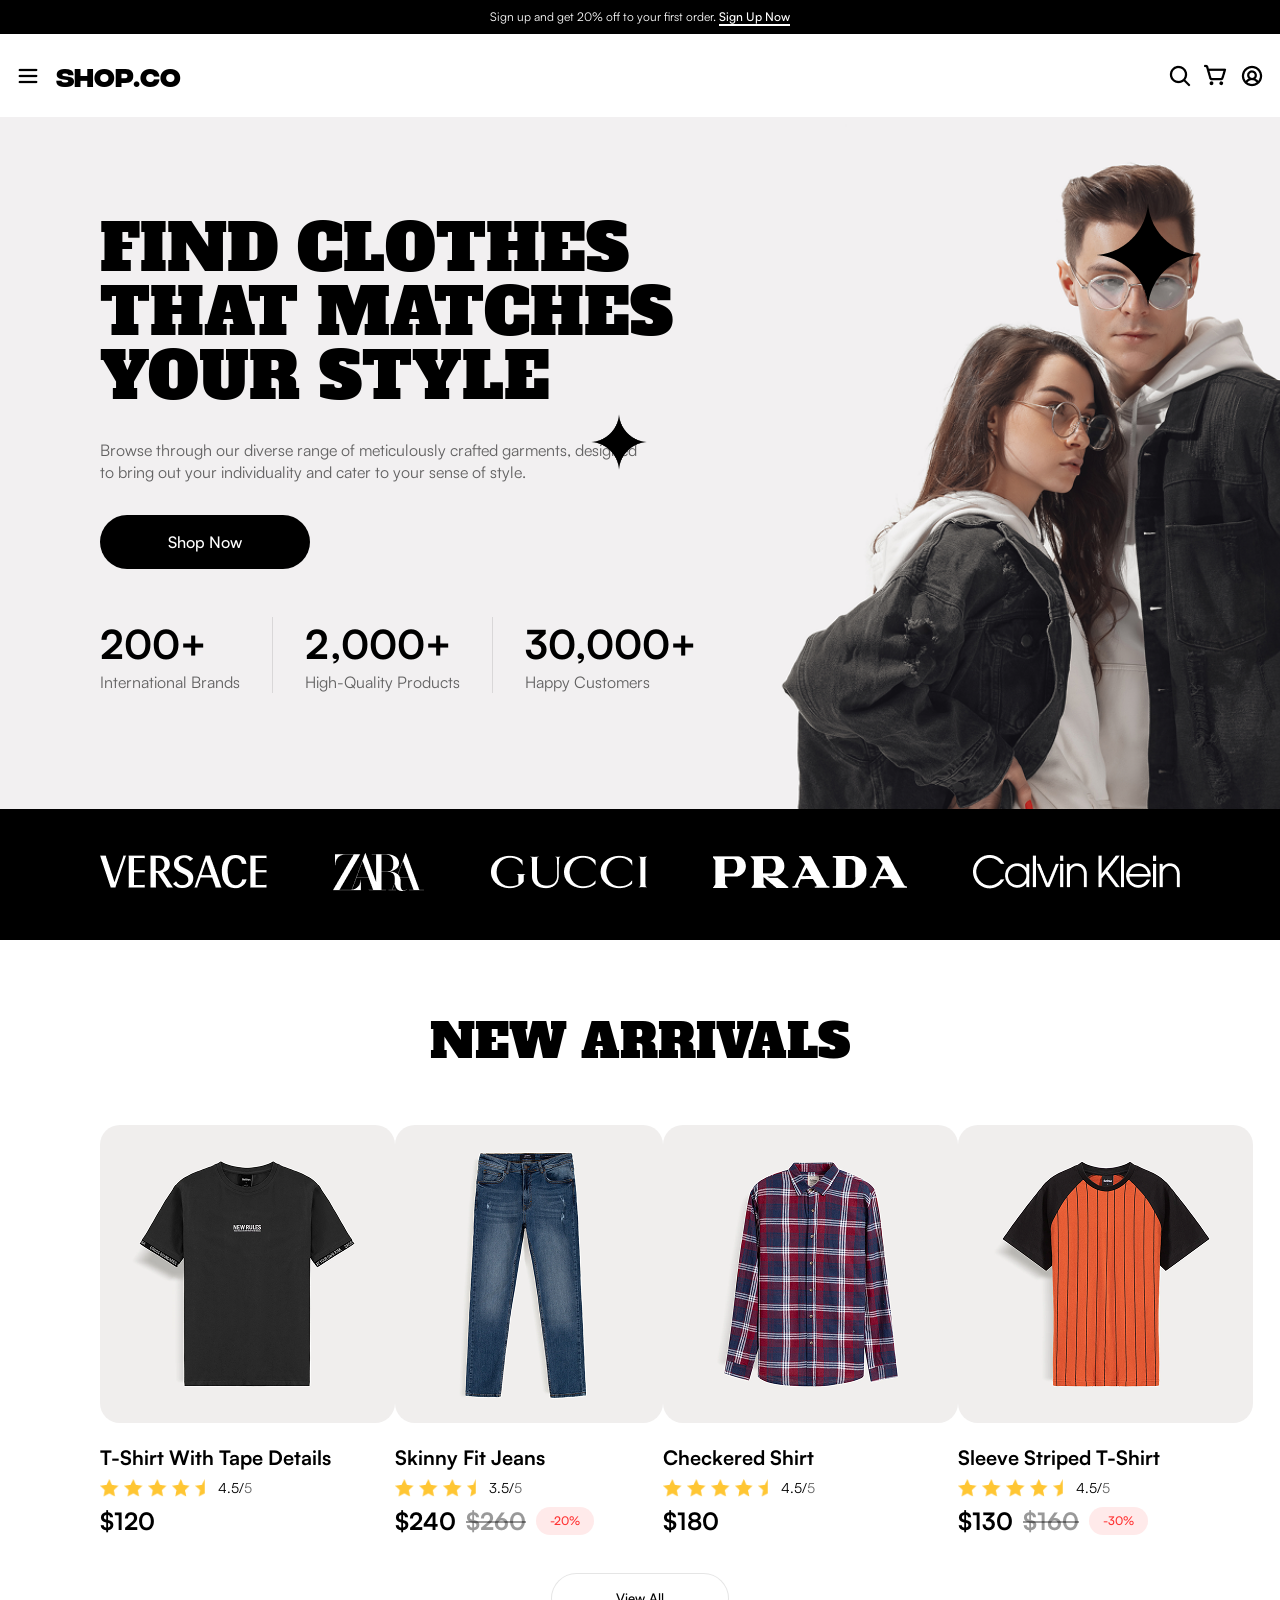
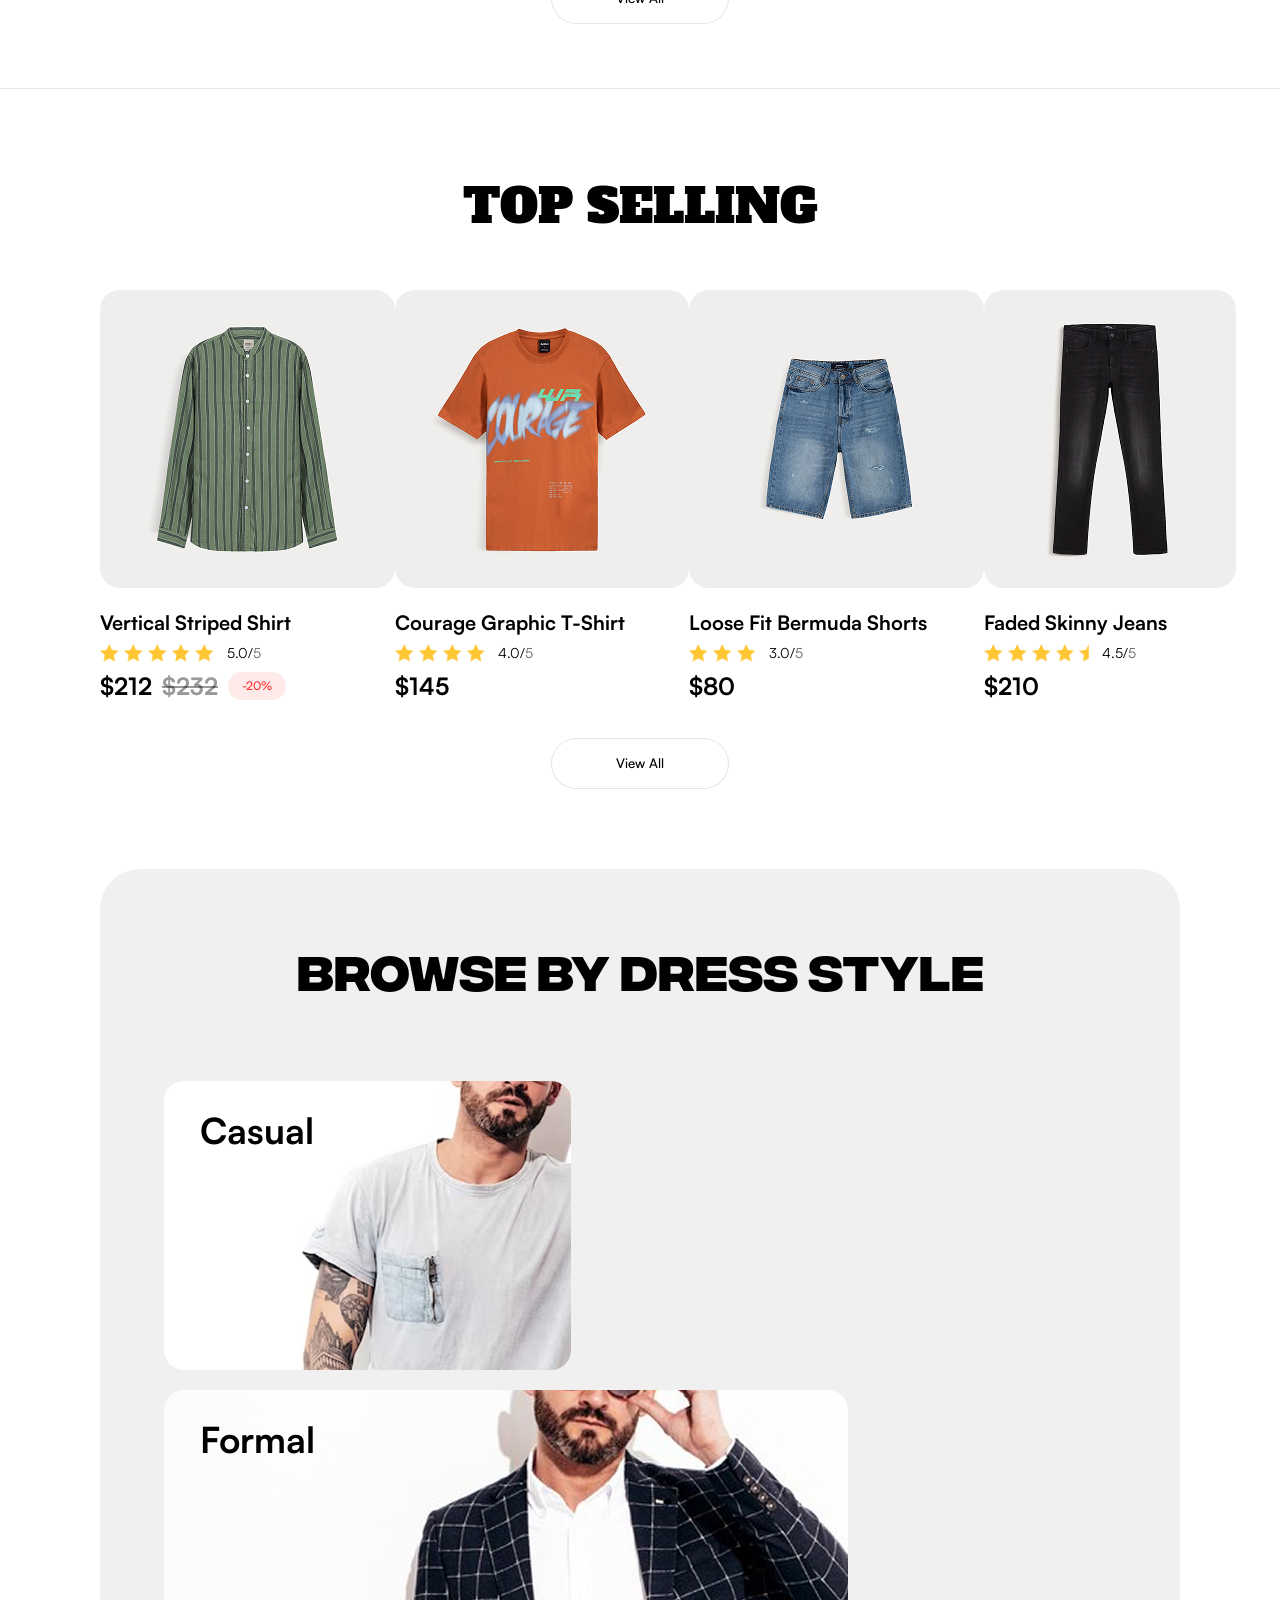
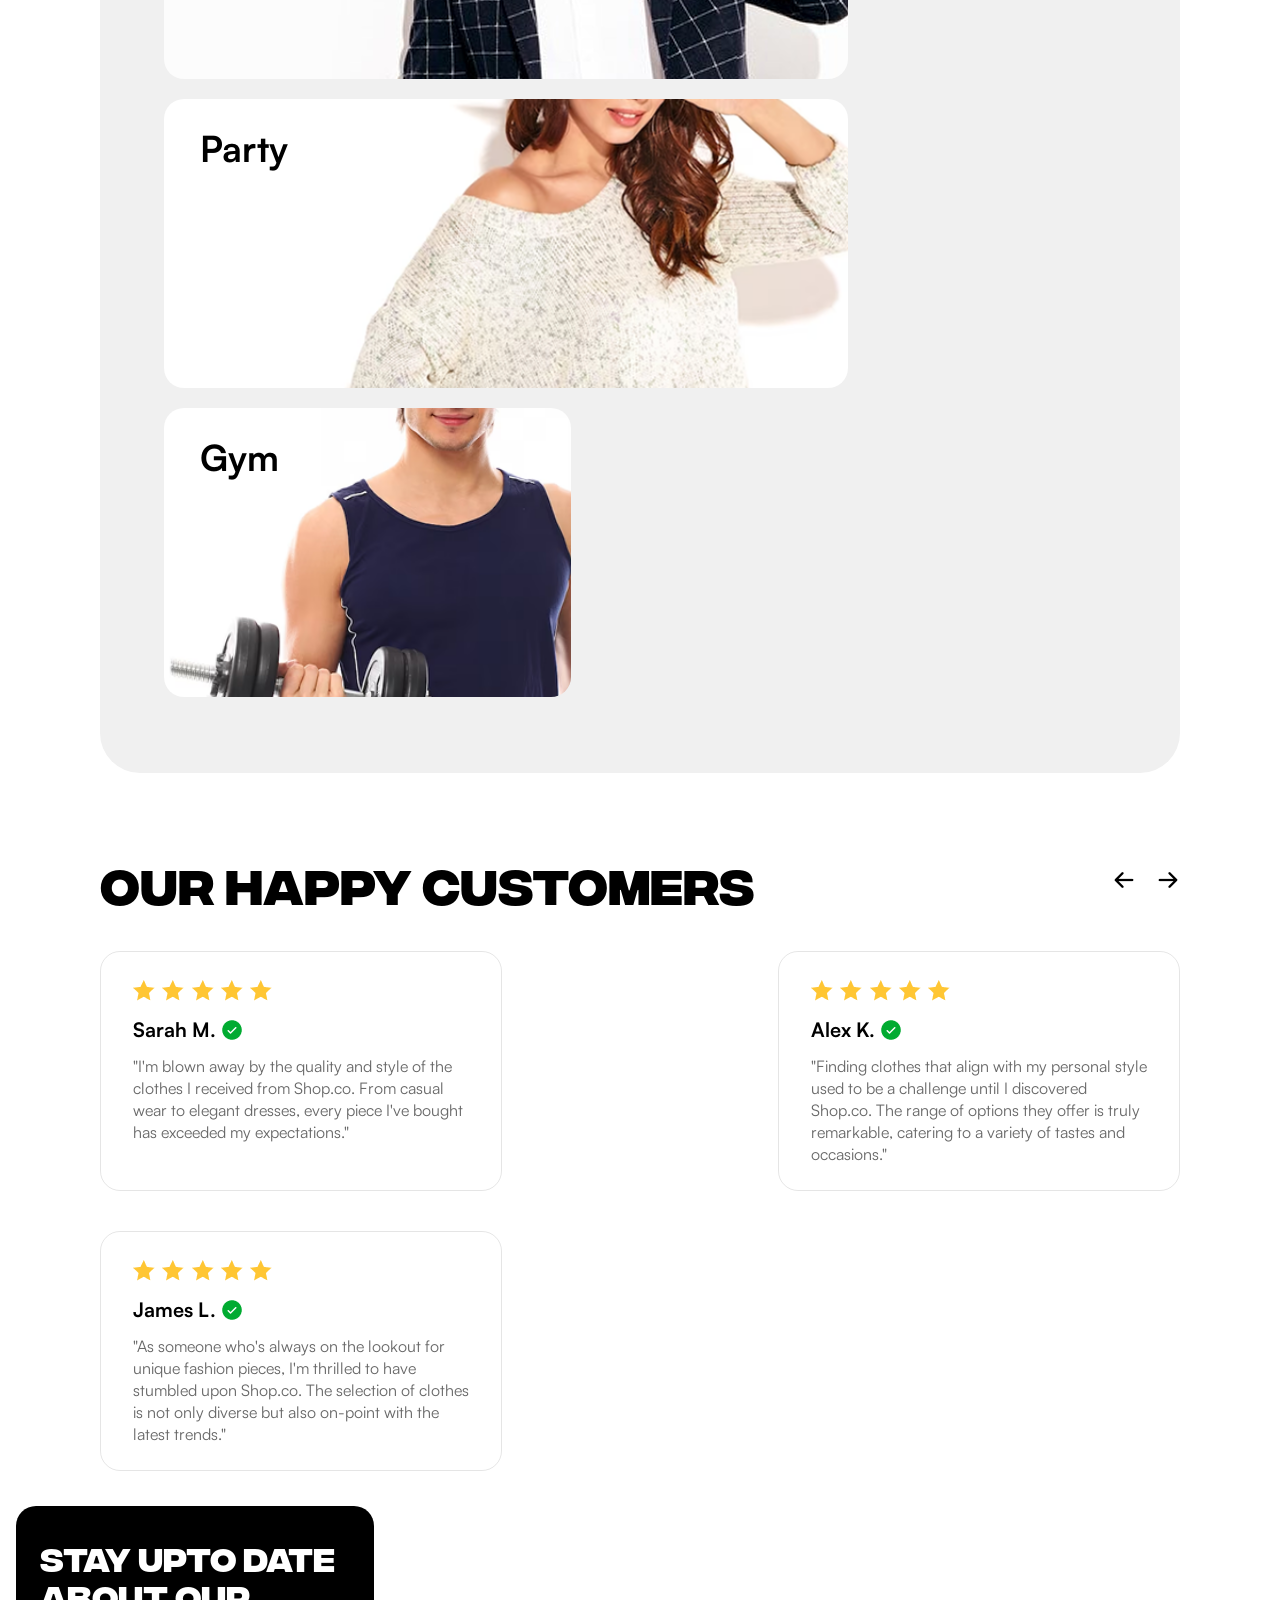
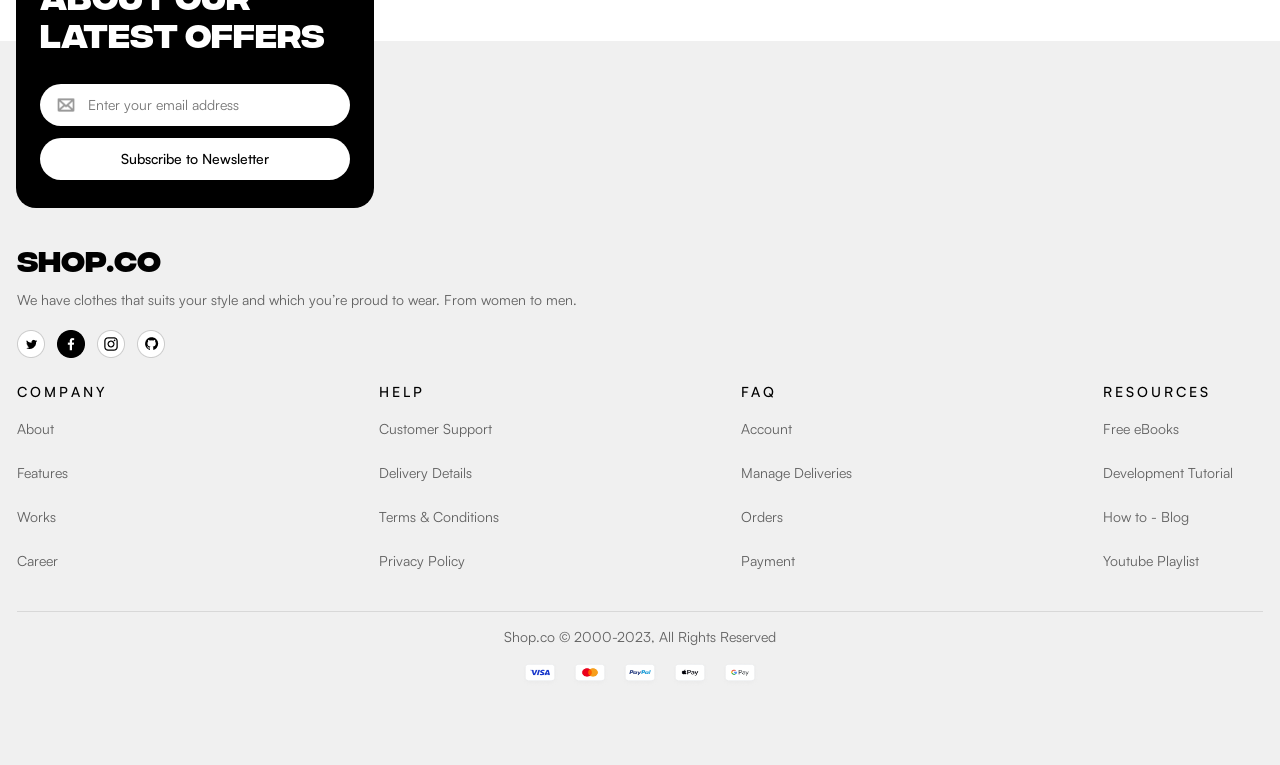
==== commit 9e2c8702: "header, footer & cart.html responsive done" ====
--- a/index.html
+++ b/index.html
@@ -10,8 +10,11 @@
 </head>
 <body>
     <header class="flex">
-        <h1><a href="index.html">SHOP.CO</a></h1>
-        <nav class="flex">
+        <div class="title flex">
+            <img src="images/bMenu.png" alt="Burger Menu" id="pcHidden">
+            <h1><a href="index.html">SHOP.CO</a></h1>
+        </div>
+        <nav class="flex" id="mobileHidden">
             <select id="dropDown">
                 <option value="shop">Shop</option>
                 <option value="contactUs">Contact Us</option>
@@ -22,11 +25,12 @@
             <p><a href="#">New Arrivals</a></p>
             <p><a href="#">Brands</a></p>
         </nav>
-        <div class="search flex">
+        <div class="search flex" id="mobileHidden">
             <img src="images/search.png" alt="Search Button">
             <input type="search" name="search" id="search" placeholder="Search for products...">
         </div>
         <div class="cartAndAcc flex">
+            <img src="images/searchMobile.png" alt="Search" id="pcHidden">
             <a href="cart.html">
                 <img src="images/cart.png" alt="Cart">
             </a>
@@ -36,7 +40,7 @@
             Sign up and get 20% off to your first order. 
             <span><a href="#">Sign Up Now</a></span>
         </p>
-        <img src="images/x.png" alt="X" class="x">
+        <img src="images/x.png" alt="X" class="x" id="mobileHidden">
     </header>
     <main>
         <div class="findClothes">
@@ -62,11 +66,11 @@
             <img src="images/shineParticle.png" alt="shine Particle" class="shineParticleSmall">
         </div>
         <div class="brands flex">
-            <img src="images/versace.png" alt="">
-            <img src="images/zara.png" alt="">
-            <img src="images/gucci.png" alt="">
-            <img src="images/prada.png" alt="">
-            <img src="images/ck.png" alt="">
+            <a href="https://www.versace.com/" target="_blank"><img src="images/versace.png" alt=""></a>
+            <a href="https://www.zara.com/ge/" target="_blank"><img src="images/zara.png" alt=""></a>
+            <a href="https://www.gucci.com/" target="_blank"><img src="images/gucci.png" alt=""></a>
+            <a href="https://www.prada.com/" target="_blank"><img src="images/prada.png" alt=""></a>
+            <a href="https://www.calvinklein.us/en" target="_blank"><img src="images/ck.png" alt="Calvin Klein"></a>
         </div>
         <div class="newArrivals">
             <h2>NEW ARRIVALS</h2>
@@ -281,7 +285,7 @@
     <footer>
         <div class="uptoDate flex">
             <h2>STAY UPTO DATE ABOUT OUR LATEST OFFERS</h2>
-            <form>
+            <form class="mailFull">
                 <div class="mail flex">
                     <img src="images/email.png" alt="EMail">
                     <input type="email" name="email" id="email" placeholder="Enter your email address">
@@ -296,10 +300,10 @@
                     We have clothes that suits your style and which you<span>&rsquo;</span>re proud to wear. From women to men.
                 </p>
                 <div class="socMedia flex">
-                    <img src="images/tweeter.png" alt="Tweeter">
-                    <img src="images/fb.png" alt="Facebook">
-                    <img src="images/ig.png" alt="Instagram">
-                    <img src="images/gitHub.png" alt="GitHub">
+                    <a href="https://x.com/" target="_blank"><img src="images/tweeter.png" alt="Tweeter"></a>
+                    <a href="https://www.facebook.com/" target="_blank"><img src="images/fb.png" alt="Facebook"></a>
+                    <a href="https://www.instagram.com/" target="_blank"><img src="images/ig.png" alt="Instagram"></a>
+                    <a href="https://github.com/" target="_blank"><img src="images/gitHub.png" alt="GitHub"></a>
                 </div>
             </section>
             <section>
@@ -326,7 +330,7 @@
                     <li><a href="#">Account</a></li>
                     <li><a href="#">Manage Deliveries</a></li>
                     <li><a href="#">Orders</a></li>
-                    <li><a href="#">Payments</a></li>
+                    <li><a href="#">Payment</a></li>
                 </ul>
             </section>
             <section>
@@ -343,11 +347,21 @@
         <div class="rights flex">
             <p>Shop.co <span>&copy;</span> 2000-2023, All Rights Reserved</p>
             <div class="flex">
-                <img src="images/visa.png" alt="Visa">
-                <img src="images/mc.png" alt="MasterCard">
-                <img src="images/paypal.png" alt="PayPal">
-                <img src="images/applePay.png" alt="Apple Pay">
-                <img src="images/googlePay.png" alt="Google Pay">
+                <a href="https://www.visa.com.ge/en_GE" target="_blank">
+                    <img src="images/visa.png" alt="Visa">
+                </a>
+                <a href="https://www.mastercard.com/us/en.html" target="_blank">
+                    <img src="images/mc.png" alt="MasterCard">
+                </a>
+                <a href="https://www.paypal.com/ge/home" target="_blank">
+                    <img src="images/paypal.png" alt="PayPal">
+                </a>
+                <a href="https://www.apple.com/apple-pay/" target="_blank">
+                    <img src="images/applePay.png" alt="Apple Pay">
+                </a>
+                <a href="https://play.google.com/store/apps/details?id=com.google.android.apps.nbu.paisa.user&hl=en" target="_blank">
+                    <img src="images/googlePay.png" alt="Google Pay">
+                </a>
             </div>
         </div>
     </footer>
--- a/styles/style.css
+++ b/styles/style.css
@@ -39,6 +39,10 @@
 }
 
 
+@media only screen and (min-width: 1440px){
+#pcHidden{
+    display: none;
+}
 /*~~~~~~~~~~~~~~~~~~~~~~~~~~~~~~~~~~~~~~~~~~~~~~~~~~~~~ 
 
                            H E A D E R 
@@ -46,7 +50,6 @@
                             S T A R T 
 
 ~~~~~~~~~~~~~~~~~~~~~~~~~~~~~~~~~~~~~~~~~~~~~~~~~~~~~*/ 
-@media only screen and (min-width: 1440px){
 header{
     padding: 62px 100px 24px;
     position: relative;
@@ -197,58 +200,63 @@
     margin-bottom: 51px;
 }
 .newArrivals .flex>div>img, 
-.topSelling .flex>div>img{
+.topSelling .flex>div>img, 
+.product .uMightLike .flex>div>img{
     border-radius: 20px;
     margin-bottom: 16px;
 }
 .newArrivals .flex>div>h3, 
-.topSelling .flex>div>h3{
+.topSelling .flex>div>h3, 
+.product .uMightLike .flex>div>h3{
     font-family: SatoshiB;
     font-size: 20px;
     margin-bottom: 8px;
 }
 .newArrivals .rating, 
 .topSelling .rating, 
-.product .wholeInfo .rating{
+.product .wholeInfo .rating, 
+.product .uMightLike .rating{
     width: fit-content;
     margin-bottom: 8px;
+    gap: 5px;
 }
 .newArrivals .rating img, 
-.topSelling .rating img{
+.topSelling .rating img, 
+.product .uMightLike .rating img{
     height: 18px;
-    margin-right: 5px;
-}
-.newArrivals .rating img:nth-child(5), 
-.topSelling .rating img:nth-child(5), 
-#FourStars, #ThreeStars{
-    margin-right: 0;
 }
 .newArrivals .rating p, 
-.topSelling .rating p{
-    margin-left: 13px;
+.topSelling .rating p, 
+.product .uMightLike .rating p{
+    margin-left: 8px;
     font-size: 14px;
 }
 .newArrivals .rating span, 
-.topSelling .rating span{
+.topSelling .rating span, 
+.product .uMightLike .rating span{
     color: rgba(0, 0, 0, 0.6);
 }
 .newArrivals .price, 
-.topSelling .price{
+.topSelling .price, 
+.product .uMightLike .price{
     width: fit-content;
     gap: 10px;
 }
 .newArrivals .price h3, 
-.topSelling .price h3{
+.topSelling .price h3, 
+.product .uMightLike .price h3{
     font-family: SatoshiB;
     font-size: 24px;
 }
 .newArrivals #Discount h3:nth-child(2), 
-.topSelling #Discount h3:nth-child(2){
+.topSelling #Discount h3:nth-child(2), 
+.product #Discount h3:nth-child(2){
     color: rgba(0, 0, 0, 0.4);
     text-decoration: line-through;
 }
 .newArrivals #Discount p, 
-.topSelling #Discount p{
+.topSelling #Discount p, 
+.product #Discount p{
     font-family: SatoshiM;
     font-size: 12px;
     color: #FF3333;
@@ -391,6 +399,7 @@
 }
 .cart .path p, 
 .product  .path p{
+    color: rgba(0, 0, 0, 0.6);
     margin-left: 12px;
 }
 .cart h2{
@@ -455,22 +464,22 @@
 .product .rating p{
     margin-left: 9px;
 }
-.product .price{
+.product .prodInfo .price{
     width: fit-content;
     gap: 12px;
     margin-bottom: 20px;
 }
-.product .price h3{
+.product .prodInfo .price h3{
     font-family: SatoshiB;
     font-size: 32px;
     color: rgba(0, 0, 0, 0.3);
     text-decoration: line-through;
 }
-.product .price h3:first-child{
+.product .prodInfo .price h3:first-child{
     text-decoration: none;
     color: #000;
 }
-.product .price p{
+.product .prodInfo .price p{
     font-family: SatoshiM;
     color: #FF3333;
     background-color: rgba(255, 51, 51, 0.1);
@@ -573,6 +582,100 @@
     color: #000;
     font-family: SatoshiM;
     border-bottom: solid 2px #000;
+}
+.product .reviewsParams h2{
+    font-family: SatoshiB;
+    font-size: 24px;
+}
+.product .reviewsParams h2 span{
+    font-family: SatoshiR;
+    font-size: 16px;
+    color: rgba(0, 0, 0, 0.6);
+}
+.product .parameters{
+    width: 48px;
+    height: 48px;
+    border-radius: 62px;
+    background-color: #f0f0f0;
+    background-image: url(../images/settings.png);
+    background-repeat: no-repeat;
+    background-position: center;
+}
+.product .settings{
+    gap: 10px;
+}
+.product .reviewSelect{
+    height: fit-content;
+    padding: 13px 20px;
+    background-color: #f0f0f0;
+    border-radius: 62px;
+}
+.product #Review{
+    width: 100px;
+    background-color: #f0f0f0;
+    font-family: SatoshiM;
+    font-size: 16px;
+    border: none;
+}
+.product .reviewsParams{
+    margin-bottom: 24px;
+}
+.product .reviewsParams a{
+    font-family: SatoshiM;
+    color: #fff;
+    background-color: #000;
+    border-radius: 62px;
+    padding: 13px 30px;
+}
+.product .reviews.flex{
+    flex-wrap: wrap;
+    gap: 20px;
+}
+.product .reviews section{
+    width: 610px;
+    padding: 28px 32px;
+    border: solid 1px rgba(0, 0, 0, 0.1);
+    border-radius: 20px;
+}
+.product .reviews .stars{
+    gap: 7px;
+    width: fit-content;
+    margin-bottom: 15px;
+}
+.product .reviews .stars img{
+    height: 23px;
+}
+.product .reviews .user{
+    width: fit-content;
+    gap: 4px;
+    margin-bottom: 12px;
+}
+.product .reviews .user h3{
+    font-family: SatoshiB;
+    font-size: 20px;
+}
+.product .reviews section>p{
+    color: rgba(0, 0, 0, 0.6);
+}
+.product .reviews .posted{
+    font-family: SatoshiM;
+    margin-top: 24px;
+}
+.product .reviews button{
+    width: fit-content;
+    padding: 15px 45px;
+    border: solid 1px rgba(0, 0, 0, 0.1);
+    border-radius: 62px;
+    font-family: SatoshiM;
+    font-size: 16px;
+    background-color: #fff;
+    margin: 16px auto 0;
+}
+.product .uMightLike h2{
+    font-family: IntegralCF;
+    font-size: 48px;
+    text-align: center;
+    margin: 64px 0 55px;
 }
 
 
@@ -674,4 +777,749 @@
     font-size: 14px;
     color: rgba(0, 0, 0, 0.6);
 }
+}
+
+
+@media only screen and (max-width: 1439px){
+#mobileHidden{
+    display: none;
+}
+/*~~~~~~~~~~~~~~~~~~~~~~~~~~~~~~~~~~~~~~~~~~~~~~~~~~~~~ 
+
+                           H E A D E R 
+
+                            S T A R T 
+
+~~~~~~~~~~~~~~~~~~~~~~~~~~~~~~~~~~~~~~~~~~~~~~~~~~~~~*/ 
+header{
+    padding: 54px 16px 20px;
+    position: relative;
+}
+header .title{
+    width: fit-content;
+    gap: 16px;
+}
+header h1 a{
+    font-family: IntegralCF;
+    font-size: 25px;
+    color: #000;
+}
+.cartAndAcc{
+    gap: 12px;
+}
+.cartAndAcc a{  
+    margin-top: 4px;
+}
+.signUp{
+    position: absolute;
+    top: 0;
+    left: 0;
+    background-color: #000;
+    color: #fff;
+    font-size: 12px;
+    padding:  9px 0 9px;
+    width: 100%;
+    text-align: center;
+}
+.signUp a{
+    font-family: SatoshiM;
+    color: #fff;
+    border-bottom: solid 2px #fff;
+}
+
+/*~~~~~~~~~~~~~~~~~~~~~~~~~~~~~~~~~~~~~~~~~~~~~~~~~~~~~ 
+
+                             M A I N 
+
+                            S T A R T 
+
+~~~~~~~~~~~~~~~~~~~~~~~~~~~~~~~~~~~~~~~~~~~~~~~~~~~~~*/ 
+.findClothes{
+    background-image: url(../images/people.png);
+    background-repeat: no-repeat;
+    overflow: hidden;
+    background-size: cover;
+    width: 100%;
+    padding: 100px 100px 116px;
+    position: relative;
+}
+.findClothes>h2{
+    font-family: AlfaSlabOne;
+    font-size: 64px;
+    width: 577px;
+    line-height: 64px;
+    font-weight: 400;
+    margin-bottom: 30px;
+}
+.findClothes>p{
+    font-size: 16px;
+    color: rgba(0, 0, 0, 0.6);
+    width: 545px;
+    margin-bottom: 32px;
+}
+.findClothes button{
+    border: none;
+    background-color: #000;
+    width: 210px;
+    color: #fff;
+    padding: 16px 54px;
+    font-size: 16px;
+    font-family: SatoshiM;
+    border-radius: 62px;
+    margin-bottom: 48px;
+}
+.findClothes>div.flex{
+    width: 596px;
+}
+.vLine{
+    width: 1px;
+    height: 76px;
+    background-color: rgba(0, 0, 0, 0.1);
+}
+.findClothes>div.flex h2, .findClothes span{
+    font-family: SatoshiB;
+    font-size: 40px;
+}
+.findClothes>div.flex p{
+    color: rgba(0, 0, 0, 0.6);
+}
+.findClothes span{
+    color: #000;
+    display: block;
+}
+.findClothes .shineParticle{
+    position: absolute;
+    top: 86px;
+    right: 80px;
+}
+.findClothes .shineParticleSmall{
+    width: 56px;
+    position: absolute;
+    top: 297px;
+    right:633px;
+}
+.brands{
+    background-color: #000;
+    padding: 44px 100px;
+}
+.newArrivals, 
+.topSelling{
+    padding: 68px 100px 64px;
+}
+.newArrivals h2, 
+.topSelling h2{
+    font-size: 48px;
+    font-family: AlfaSlabOne;
+    font-weight: 400;
+    text-align: center;
+    margin-bottom: 51px;
+}
+.newArrivals .flex>div>img, 
+.topSelling .flex>div>img, 
+.product .uMightLike .flex>div>img{
+    border-radius: 20px;
+    margin-bottom: 16px;
+}
+.newArrivals .flex>div>h3, 
+.topSelling .flex>div>h3, 
+.product .uMightLike .flex>div>h3{
+    font-family: SatoshiB;
+    font-size: 20px;
+    margin-bottom: 8px;
+}
+.newArrivals .rating, 
+.topSelling .rating, 
+.product .wholeInfo .rating, 
+.product .uMightLike .rating{
+    width: fit-content;
+    margin-bottom: 8px;
+    gap: 5px;
+}
+.newArrivals .rating img, 
+.topSelling .rating img, 
+.product .uMightLike .rating img{
+    height: 18px;
+}
+.newArrivals .rating p, 
+.topSelling .rating p, 
+.product .uMightLike .rating p{
+    margin-left: 8px;
+    font-size: 14px;
+}
+.newArrivals .rating span, 
+.topSelling .rating span, 
+.product .uMightLike .rating span{
+    color: rgba(0, 0, 0, 0.6);
+}
+.newArrivals .price, 
+.topSelling .price, 
+.product .uMightLike .price{
+    width: fit-content;
+    gap: 10px;
+}
+.newArrivals .price h3, 
+.topSelling .price h3, 
+.product .uMightLike .price h3{
+    font-family: SatoshiB;
+    font-size: 24px;
+}
+.newArrivals #Discount h3:nth-child(2), 
+.topSelling #Discount h3:nth-child(2), 
+.product #Discount h3:nth-child(2){
+    color: rgba(0, 0, 0, 0.4);
+    text-decoration: line-through;
+}
+.newArrivals #Discount p, 
+.topSelling #Discount p, 
+.product #Discount p{
+    font-family: SatoshiM;
+    font-size: 12px;
+    color: #FF3333;
+    background-color: rgba(255, 51, 51, 0.1);
+    padding: 6px 14px;
+    border-radius: 62px;
+}
+.newArrivals button, 
+.topSelling button{
+    display: block;
+    font-family: SatoshiM;
+    padding: 16px 64px;
+    border: solid 1px rgba(0, 0, 0, 0.1);
+    border-radius: 62px;
+    margin: 36px auto 0;
+    background-color: #fff;
+}
+.browseBy.flex{
+    background-color: #F0F0F0;
+    border-radius: 40px;
+    margin: 16px 100px 80px;
+    padding: 70px 64px 76px;
+    flex-wrap: wrap;
+    height: fit-content;
+    gap: 20px;
+}
+.browseBy h2{
+    font-family: IntegralCF;
+    font-size: 48px;
+    text-align: center;
+    margin-bottom: 64px;
+    font-weight: 400;
+    width: 100%;
+}
+.browseBy .casual{
+    width: 407px;
+    height: 289px;
+    background-image: url(../images/casual.png);
+    background-repeat: no-repeat;
+    border-radius: 20px;
+    overflow: hidden;
+    background-size: cover;
+}
+.browseBy .formal{
+    width: 684px;
+    height: 289px;
+    background-image: url(../images/formal.png);
+    background-repeat: no-repeat;
+    border-radius: 20px;
+    overflow: hidden;
+    background-size: cover;
+}
+.browseBy .party{
+    width: 684px;
+    height: 289px;
+    background-image: url(../images/party.png);
+    background-repeat: no-repeat;
+    border-radius: 20px;
+    overflow: hidden;
+    background-size: cover;
+}
+.browseBy .gym{
+    width: 407px;
+    height: 289px;
+    background-image: url(../images/gym.png);
+    background-repeat: no-repeat;
+    border-radius: 20px;
+    overflow: hidden;
+    background-size: cover;
+}
+.browseBy a{
+    display: inline-block;
+    color: #000;
+    font-family: SatoshiB;
+    font-size: 36px;
+    margin: 25px 36px;
+}
+.happyCustomers{
+    margin: 0 100px 170px;
+    flex-wrap: wrap;
+}
+.happyCustomers>div{
+    width: 100%;
+}
+.happyCustomers h2{
+    font-family: IntegralCF;
+    font-size: 48px;
+}
+.happyCustomers #LArrow{
+    margin-right: 16px;
+}
+.happyCustomers #RArrow{
+    transform: rotate(180deg);
+}
+.happyCustomers section{
+    margin-top: 40px;
+    padding: 28px 32px;
+    width: fit-content;
+    height: 240px;
+    border: solid 1px rgba(0, 0, 0, 0.1);
+    border-radius: 20px;
+}
+.happyCustomers section>div:first-child{
+    width: 139px;
+}
+.happyCustomers .user{
+    width: fit-content;
+    margin: 15px 0  12px;
+    gap: 4px;
+}
+.happyCustomers .user h3{
+    font-family: SatoshiB;
+    font-size: 20px;
+}
+.happyCustomers section p{
+    width: 336px;
+    color: rgba(0, 0, 0, 0.6);
+}
+
+
+/*~~~~~~~~~~~~~~~~~~~~~~~~~~~~~~~~~~~~~~~~~~~~~~~~~~~~~ 
+
+                            cart.html 
+
+                            S T A R T 
+
+~~~~~~~~~~~~~~~~~~~~~~~~~~~~~~~~~~~~~~~~~~~~~~~~~~~~~*/ 
+.cart{
+    padding: 0 17px 250px;
+}
+.cart .path, 
+.product .path{
+    margin: 20px 0 25px;
+    width: fit-content;
+}
+.cart .path a, 
+.product .path a{
+    color: rgba(0, 0, 0, 0.6);
+    margin-right: 4px;
+    font-size: 14px;
+}
+.cart .path p, 
+.product  .path p{
+    color: rgba(0, 0, 0, 0.6);
+    font-size: 14px;
+    margin-left: 6px;
+}
+.cart h2{
+    font-family: IntegralCF;
+    font-size: 30px;
+}
+.cart h3{
+    text-align: center;
+    font-family: InterR;
+    font-size: 43px;
+    margin-top: 100px;
+}
+
+
+/*~~~~~~~~~~~~~~~~~~~~~~~~~~~~~~~~~~~~~~~~~~~~~~~~~~~~~ 
+
+                           product.html
+
+                            S T A R T 
+
+~~~~~~~~~~~~~~~~~~~~~~~~~~~~~~~~~~~~~~~~~~~~~~~~~~~~~*/ 
+.product{
+    padding: 0 100px 168px;
+}
+.product .path{
+    margin-bottom: 42px;
+}
+.product section.flex{
+    gap: 40px;
+    width: fit-content;
+}
+.product .images.flex{
+    flex-direction: column;
+    flex-wrap: wrap;
+    gap: 14px;
+    width: fit-content;
+    height: 530px;
+}
+.product .images img{
+    border-radius: 20px;
+}
+.product .images img:first-child{
+    border: solid 1px #000;
+    width: 152px;
+    height: 167px;
+}
+.product .prodInfo{
+    width: 600px;
+}
+.product .prodInfo h2{
+    font-family: IntegralCF;
+    font-size: 39px;
+    margin-bottom: 14px;
+}
+.product .rating{
+    gap: 7px;
+    margin-bottom: 14px;
+}
+.product .rating img{
+    height: 25px;
+}
+.product .rating p{
+    margin-left: 9px;
+}
+.product .prodInfo .price{
+    width: fit-content;
+    gap: 12px;
+    margin-bottom: 20px;
+}
+.product .prodInfo .price h3{
+    font-family: SatoshiB;
+    font-size: 32px;
+    color: rgba(0, 0, 0, 0.3);
+    text-decoration: line-through;
+}
+.product .prodInfo .price h3:first-child{
+    text-decoration: none;
+    color: #000;
+}
+.product .prodInfo .price p{
+    font-family: SatoshiM;
+    color: #FF3333;
+    background-color: rgba(255, 51, 51, 0.1);
+    padding: 6px 14px;
+    border-radius: 62px;
+}
+.product .prodInfo>p{
+    color: rgba(0, 0, 0, 0.6);
+    margin-bottom: 24px;
+}
+.product .wholeInfo>p{
+    margin-bottom: 16px;
+    color: rgba(0, 0, 0, 0.6);
+}
+.product .line{
+    margin-bottom: 24px;
+}
+.product .colors{
+    width: fit-content;
+    gap: 16px;
+    margin-bottom: 24px;
+}
+.product .colors .active{
+    background-image: url(../images/activeColor.png);
+    background-repeat: no-repeat;
+    background-position: center;
+}
+.product .colors .khaki{
+    border-radius: 50%;
+    width: 37px;
+    height: 37px;
+    background-color: #4f4631;
+}
+.product .colors .green{
+    border-radius: 50%;
+    width: 37px;
+    height: 37px;
+    background-color: #314f4a;
+}
+.product .colors .purple{
+    border-radius: 50%;
+    width: 37px;
+    height: 37px;
+    background-color: #31344f;
+}
+.product .sizes{
+    width:  fit-content;
+    gap: 12px;
+    margin-bottom: 24px;
+}
+.product .sizes p{
+    padding: 12px 24px;
+    margin-bottom: 0;
+    color: rgba(0, 0, 0, 0.6);
+    border-radius: 62px;
+    background-color: #F0F0F0;
+}
+.product .sizes p.active{
+ background-color: #000;
+ color: #fff;
+}
+.product .buttons{
+    gap: 20px;
+    width: fit-content;
+}
+.product .amount{
+    width: fit-content;
+    padding: 14px 20px;
+    background-color: #f0f0f0;
+    border-radius: 62px;
+    gap: 38px;
+}
+.product .amount p{
+    margin-bottom: 0;
+    font-family: SatoshiM;
+}
+.product .buttons button{
+    font-family: SatoshiM;
+    padding: 15px 0;
+    border: none;
+    background-color: #000;
+    color: #fff;
+    width: 400px;
+    height: 52px;
+    border-radius: 62px;
+}
+.product .fastButtons{
+    width: 100%;
+    margin: 80px 0 24px;
+}
+.product .fastButtons p{
+    padding-bottom: 24px;
+    border-bottom: solid 1px rgba(0, 0, 0, 0.1);
+    font-size: 20px;
+    color: rgba(0, 0, 0, 0.6);
+    width: 100%;
+    text-align: center;
+}
+.product .fastButtons p.active{
+    color: #000;
+    font-family: SatoshiM;
+    border-bottom: solid 2px #000;
+}
+.product .reviewsParams h2{
+    font-family: SatoshiB;
+    font-size: 24px;
+}
+.product .reviewsParams h2 span{
+    font-family: SatoshiR;
+    font-size: 16px;
+    color: rgba(0, 0, 0, 0.6);
+}
+.product .parameters{
+    width: 48px;
+    height: 48px;
+    border-radius: 62px;
+    background-color: #f0f0f0;
+    background-image: url(../images/settings.png);
+    background-repeat: no-repeat;
+    background-position: center;
+}
+.product .settings{
+    gap: 10px;
+}
+.product .reviewSelect{
+    height: fit-content;
+    padding: 13px 20px;
+    background-color: #f0f0f0;
+    border-radius: 62px;
+}
+.product #Review{
+    width: 100px;
+    background-color: #f0f0f0;
+    font-family: SatoshiM;
+    font-size: 16px;
+    border: none;
+}
+.product .reviewsParams{
+    margin-bottom: 24px;
+}
+.product .reviewsParams a{
+    font-family: SatoshiM;
+    color: #fff;
+    background-color: #000;
+    border-radius: 62px;
+    padding: 13px 30px;
+}
+.product .reviews.flex{
+    flex-wrap: wrap;
+    gap: 20px;
+}
+.product .reviews section{
+    width: 610px;
+    padding: 28px 32px;
+    border: solid 1px rgba(0, 0, 0, 0.1);
+    border-radius: 20px;
+}
+.product .reviews .stars{
+    gap: 7px;
+    width: fit-content;
+    margin-bottom: 15px;
+}
+.product .reviews .stars img{
+    height: 23px;
+}
+.product .reviews .user{
+    width: fit-content;
+    gap: 4px;
+    margin-bottom: 12px;
+}
+.product .reviews .user h3{
+    font-family: SatoshiB;
+    font-size: 20px;
+}
+.product .reviews section>p{
+    color: rgba(0, 0, 0, 0.6);
+}
+.product .reviews .posted{
+    font-family: SatoshiM;
+    margin-top: 24px;
+}
+.product .reviews button{
+    width: fit-content;
+    padding: 15px 45px;
+    border: solid 1px rgba(0, 0, 0, 0.1);
+    border-radius: 62px;
+    font-family: SatoshiM;
+    font-size: 16px;
+    background-color: #fff;
+    margin: 16px auto 0;
+}
+.product .uMightLike h2{
+    font-family: IntegralCF;
+    font-size: 48px;
+    text-align: center;
+    margin: 64px 0 55px;
+}
+
+
+
+
+/*~~~~~~~~~~~~~~~~~~~~~~~~~~~~~~~~~~~~~~~~~~~~~~~~~~~~~ 
+
+                           F O O T E R 
+
+                            S T A R T 
+
+~~~~~~~~~~~~~~~~~~~~~~~~~~~~~~~~~~~~~~~~~~~~~~~~~~~~~*/ 
+footer{
+    background-color: #F0F0F0;
+    position: relative;
+    padding: 200px 17px 77px;
+}
+.uptoDate.flex{
+    position: absolute;
+    top: -135px;
+    left: 16px;
+    background-color: #000;
+    width: 358px;
+    padding: 32px 24px 28px;
+    border-radius: 20px;
+    flex-direction: column;
+    gap: 32px;
+}
+.uptoDate h2{
+    color: #fff;
+    font-family: IntegralCF;
+    font-size: 32px;
+    width: 100%;
+}
+footer form{
+    width: 100%;
+}
+.mail{
+    background-color: #fff;
+    width: 100%;
+    gap: 12px;
+    padding: 11px 16px;
+    border-radius: 62px;
+    margin-bottom: 12px;
+}
+.mail img{
+    width: 20px;
+}
+.mail input{
+    border: none;
+    width: 100%;
+    font-size: 14px;
+}
+#mailSubmit{
+    background-color: #fff;
+    width: 100%;
+    padding: 12px;
+    border-radius: 62px;
+    border: none;
+    font-size: 14px;
+    font-family: SatoshiM;
+}
+.info.flex{
+    gap: 20px;
+    flex-wrap: wrap;
+    margin-bottom: 40px;
+}
+.info section{
+    width: 160px;
+}
+.info section:first-child{
+    width: 100%;
+}
+.info section:first-child h2{
+    font-family: IntegralCF;
+    font-size: 29px;
+    margin-bottom:14px;
+    color: #000;
+}
+.info section:first-child p{
+    font-size: 14px;
+    color: rgba(0, 0, 0, 0.6);
+    margin-bottom: 20px;
+    line-height: 20px;
+}
+.info section:first-child div{
+    width: fit-content;
+    gap: 12px;
+}
+.info section h3{
+    font-family: SatoshiM;
+    font-weight: 200;
+    font-size: 14px;
+    letter-spacing: 3px;
+    margin-bottom: 16px;
+}
+.info section ul{
+    display: flex;
+    flex-direction: column;
+    gap: 22px;
+}
+.info section ul li a{
+    color: rgba(0, 0, 0, 0.6);
+    font-size: 14px;
+}
+.line{
+    width: 100%;
+    height: 1px;
+    background-color: rgba(0, 0, 0, 0.1);
+    margin-bottom: 16px;
+}
+.rights{
+    flex-direction: column;
+}
+.rights p{
+    font-size: 14px;
+    color: rgba(0, 0, 0, 0.6);
+    margin-bottom: 16px;
+}
+.rights div.flex{
+    gap: 10px;
+}
+.rights a{
+    height: 26px;
+}
+.rights img{
+    width: 40px;
+    height: 100%;
+}
 }
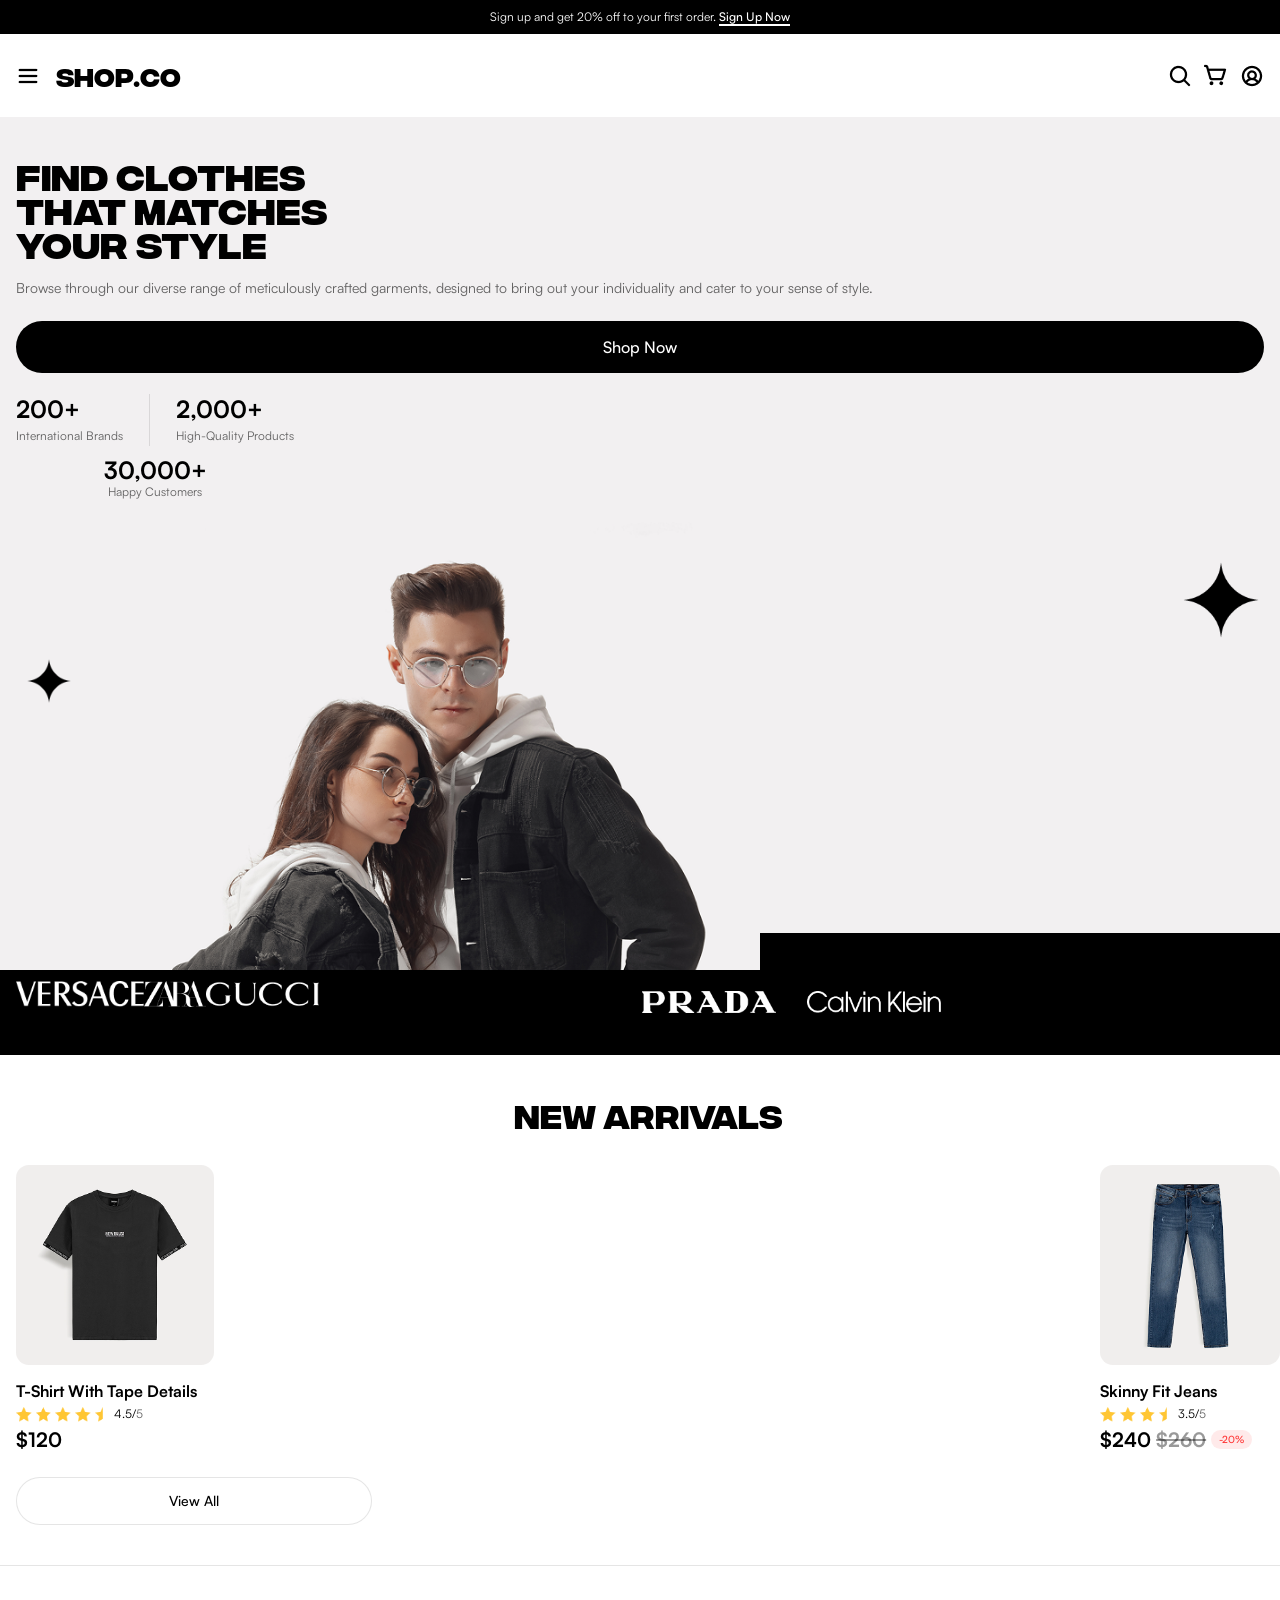
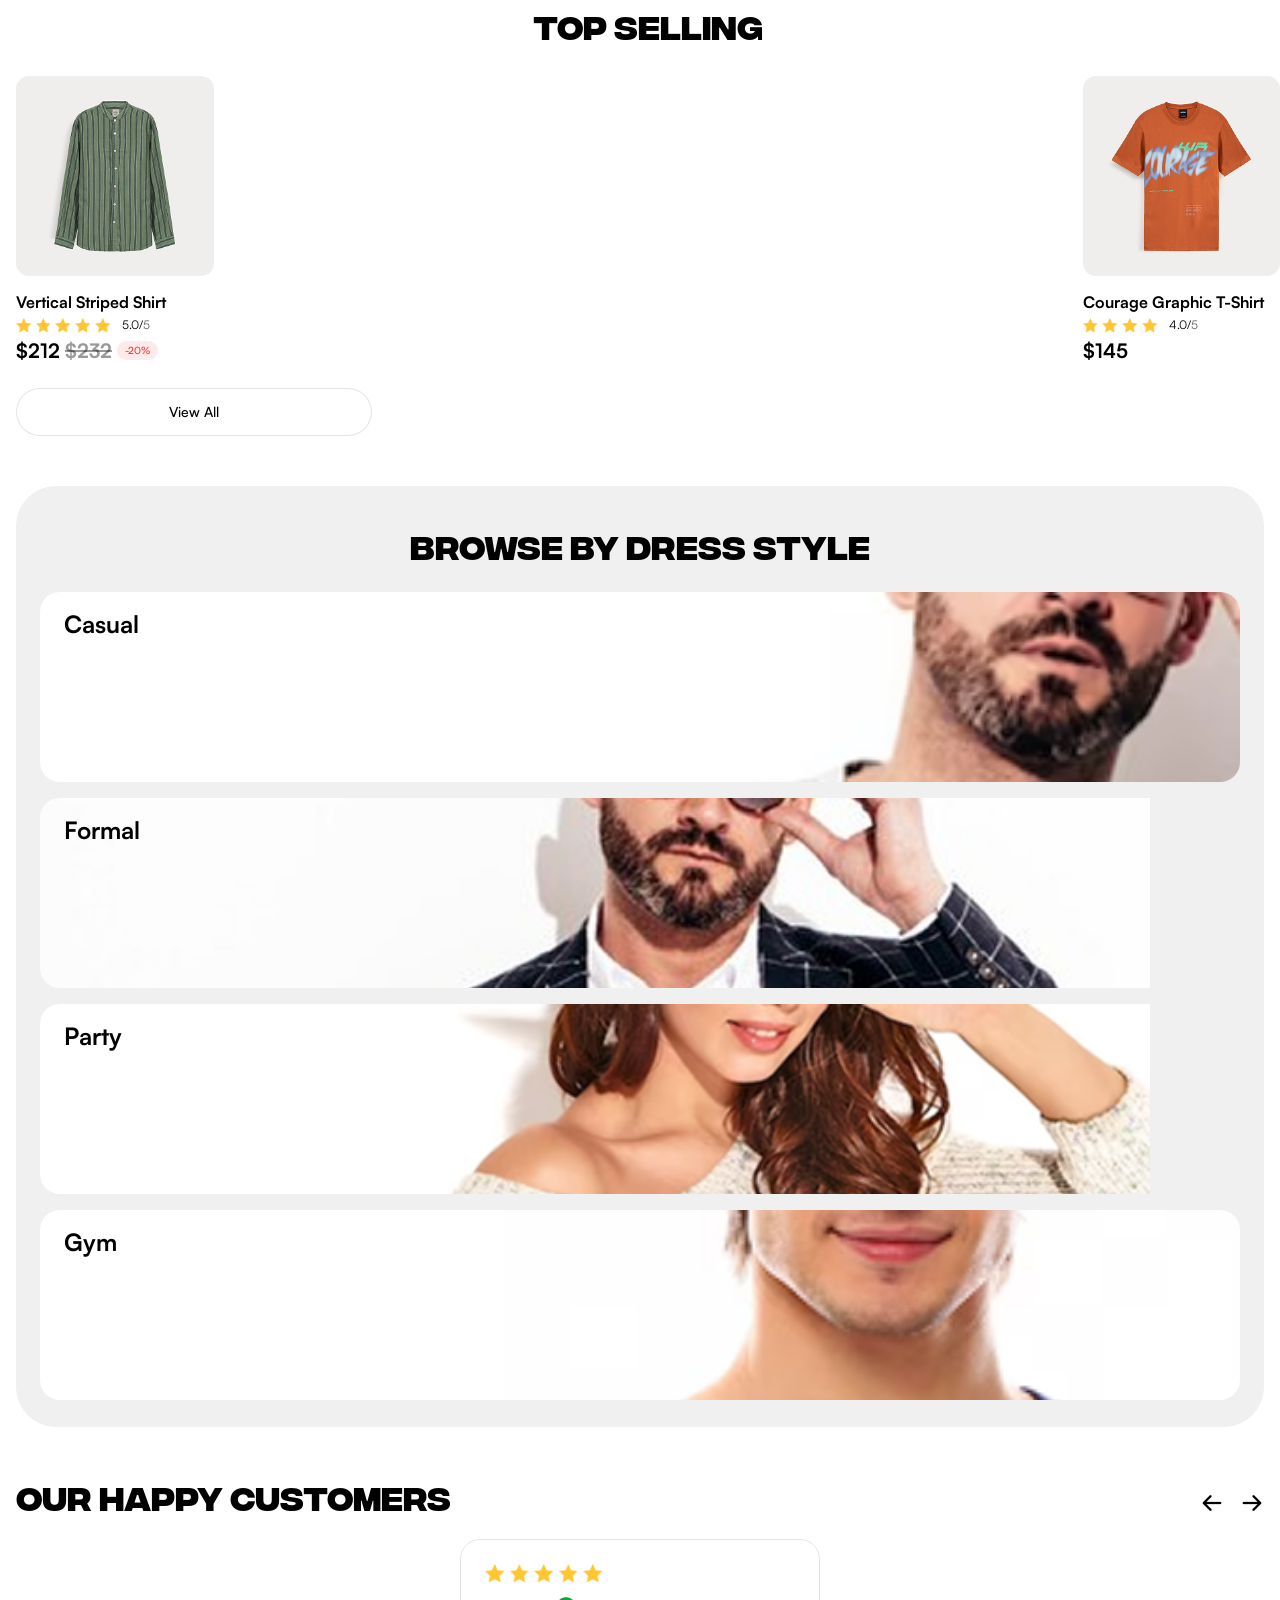
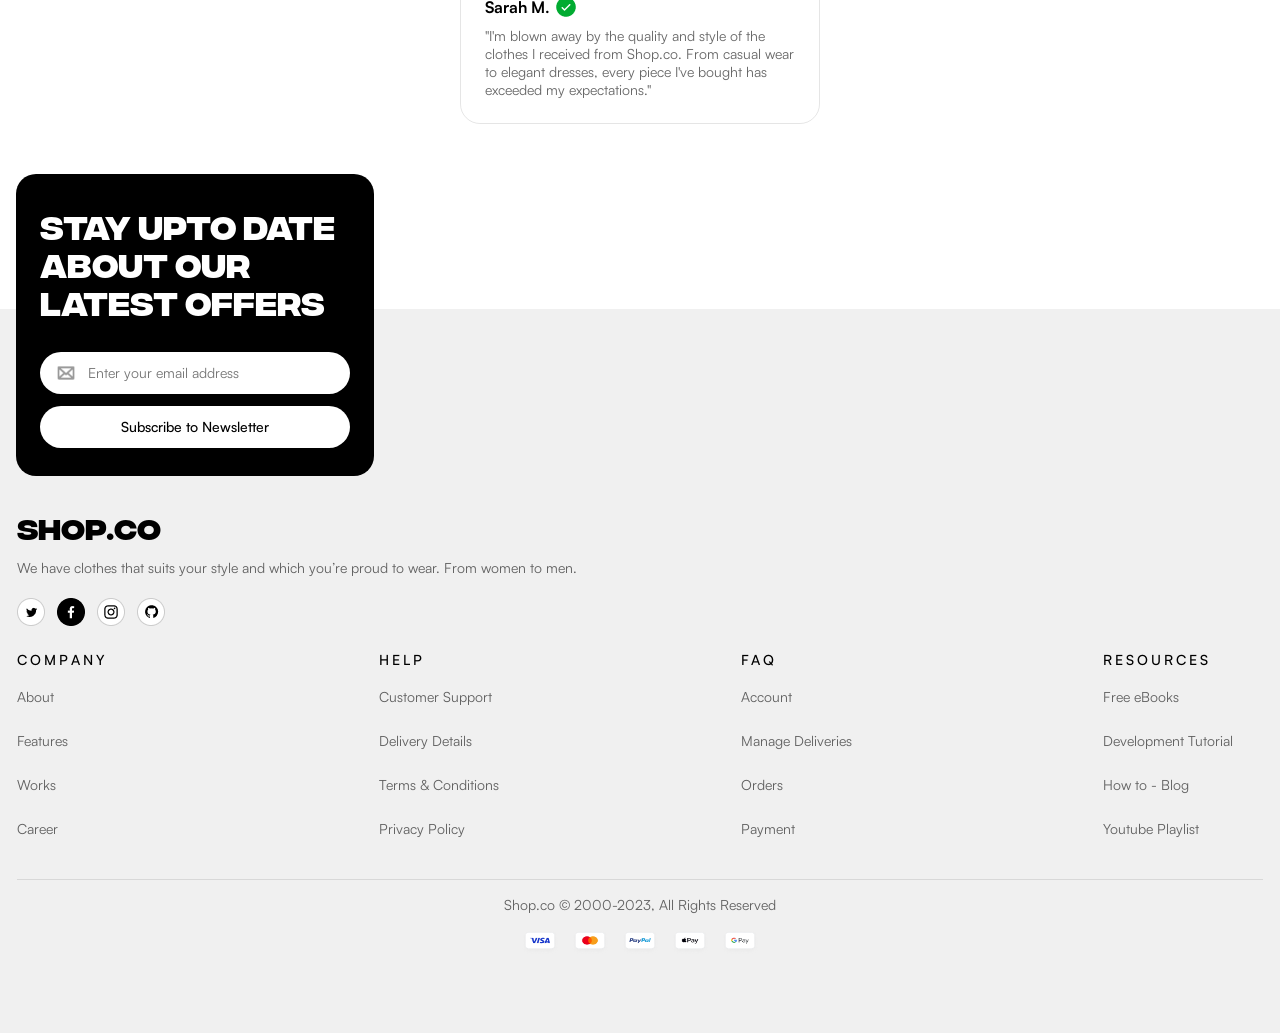
==== commit 077c5553: "Project Fully Done" ====
--- a/index.html
+++ b/index.html
@@ -42,13 +42,15 @@
         </p>
         <img src="images/x.png" alt="X" class="x" id="mobileHidden">
     </header>
-    <main>
+    <main class="index">
         <div class="findClothes">
             <h2>FIND CLOTHES THAT MATCHES YOUR STYLE</h2>
             <p>
                 Browse through our diverse range of meticulously crafted garments, designed to bring out your individuality and cater to your sense of style.
             </p>
-            <button>Shop Now</button>
+            <a href="product.html">
+                <button>Shop Now</button>
+            </a>
             <div class="flex">
                 <section>
                     <h2>200+</h2>
@@ -59,18 +61,22 @@
                     <h2>2,000+</h2>
                     <p>High-Quality Products</p>
                 </div>
-                <div class="vLine"></div>
+                <div class="vLine" id="mobileHidden"></div>
                 <p><span>30,000+</span>Happy Customers</p>
             </div>
-            <img src="images/shineParticle.png" alt="shine Particle" class="shineParticle">
-            <img src="images/shineParticle.png" alt="shine Particle" class="shineParticleSmall">
+            <div class="particles">
+                <img src="images/shineParticle.png" alt="Shine Particle" class="shineParticle">
+                <img src="images/shineParticle.png" alt="Small Shine Particle" class="shineParticleSmall">
+            </div>
         </div>
         <div class="brands flex">
-            <a href="https://www.versace.com/" target="_blank"><img src="images/versace.png" alt=""></a>
-            <a href="https://www.zara.com/ge/" target="_blank"><img src="images/zara.png" alt=""></a>
-            <a href="https://www.gucci.com/" target="_blank"><img src="images/gucci.png" alt=""></a>
-            <a href="https://www.prada.com/" target="_blank"><img src="images/prada.png" alt=""></a>
-            <a href="https://www.calvinklein.us/en" target="_blank"><img src="images/ck.png" alt="Calvin Klein"></a>
+            <a href="https://www.versace.com/" target="_blank"><img src="images/versace.png" alt="Versace"></a>
+            <a href="https://www.zara.com/ge/" target="_blank"><img src="images/zara.png" alt="Zara"></a>
+            <a href="https://www.gucci.com/" target="_blank"><img src="images/gucci.png" alt="Gucci"></a>
+            <div class="flex">
+                <a href="https://www.prada.com/" target="_blank"><img src="images/prada.png" alt="Prada"></a>
+                <a href="https://www.calvinklein.us/en" target="_blank"><img src="images/ck.png" alt="Calvin Klein"></a>
+            </div>
         </div>
         <div class="newArrivals">
             <h2>NEW ARRIVALS</h2>
@@ -108,7 +114,7 @@
                         <p>-20&percnt;</p>
                     </div>
                 </div>
-                <div class="checkerShirt">
+                <div class="checkerShirt" id="mobileHidden">
                     <img src="images/checkerShirt.png" alt="Checkered Shirt">
                     <h3>Checkered Shirt</h3>
                     <div class="rating flex">
@@ -125,7 +131,7 @@
                         <p></p>
                     </div>
                 </div>
-                <div class="basketballT">
+                <div class="basketballT" id="mobileHidden">
                     <img src="images/basketballT.png" alt="Sleeve Striped T-Shirt">
                     <h3>Sleeve Striped T-Shirt</h3>
                     <div class="rating flex">
@@ -182,7 +188,7 @@
                         <p></p>
                     </div>
                 </div>
-                <div class="shorts">
+                <div class="shorts" id="mobileHidden">
                     <img src="images/shorts.png" alt="Loose Fit Bermuda Shorts">
                     <h3>Loose Fit Bermuda Shorts</h3>
                     <div class="rating flex">
@@ -197,7 +203,7 @@
                         <p></p>
                     </div>
                 </div>
-                <div class="blackJeans">
+                <div class="blackJeans" id="mobileHidden">
                     <img src="images/blackJeans.png" alt="Faded Skinny Jeans">
                     <h3>Faded Skinny Jeans</h3>
                     <div class="rating flex">
@@ -227,7 +233,7 @@
         <div class="happyCustomers flex">
             <div class="flex">
                 <h2>OUR HAPPY CUSTOMERS</h2>
-                <div>
+                <div class="flex">
                     <img src="images/arrowLeft.png" alt="Left Arrow" id="LArrow">
                     <img src="images/arrowLeft.png" alt="Right Arrow" id="RArrow">
                 </div>
@@ -248,7 +254,7 @@
                     &quot;I&apos;m blown away by the quality and style of the clothes I received from Shop.co. From casual wear to elegant dresses, every piece I&apos;ve bought has exceeded my expectations.&quot;
                 </p>
             </section>
-            <section>
+            <section id="mobileHidden">
                 <div class="flex">
                     <img src="images/yellowStar.png" alt="yellow Star" class="">
                     <img src="images/yellowStar.png" alt="yellow Star" class="">
@@ -264,7 +270,7 @@
                     &quot;Finding clothes that align with my personal style used to be a challenge until I discovered Shop.co. The range of options they offer is truly remarkable, catering to a variety of tastes and occasions.&quot;
                 </p>
             </section>
-            <section>
+            <section id="mobileHidden">
                 <div class="flex">
                     <img src="images/yellowStar.png" alt="yellow Star" class="">
                     <img src="images/yellowStar.png" alt="yellow Star" class="">
--- a/styles/style.css
+++ b/styles/style.css
@@ -187,6 +187,9 @@
     background-color: #000;
     padding: 44px 100px;
 }
+.brands div{
+    gap: 106px;
+}
 .newArrivals, 
 .topSelling{
     padding: 68px 100px 64px;
@@ -835,116 +838,159 @@
 
 ~~~~~~~~~~~~~~~~~~~~~~~~~~~~~~~~~~~~~~~~~~~~~~~~~~~~~*/ 
 .findClothes{
-    background-image: url(../images/people.png);
-    background-repeat: no-repeat;
-    overflow: hidden;
-    background-size: cover;
-    width: 100%;
-    padding: 100px 100px 116px;
+    background-color: #F2F0F1;
+    width: 100%;
+    padding: 40px 16px 430px;
     position: relative;
 }
 .findClothes>h2{
-    font-family: AlfaSlabOne;
-    font-size: 64px;
-    width: 577px;
-    line-height: 64px;
-    font-weight: 400;
-    margin-bottom: 30px;
+    font-family: IntegralCF;
+    font-size: 36px;
+    width: 315px;
+    line-height: 34px;
+    margin-bottom: 20px;
 }
 .findClothes>p{
-    font-size: 16px;
-    color: rgba(0, 0, 0, 0.6);
-    width: 545px;
-    margin-bottom: 32px;
+    font-size: 14px;
+    color: rgba(0, 0, 0, 0.6);
+    margin-bottom: 24px;
 }
 .findClothes button{
     border: none;
     background-color: #000;
-    width: 210px;
+    width: 100%;
     color: #fff;
-    padding: 16px 54px;
+    padding: 15px;
     font-size: 16px;
     font-family: SatoshiM;
     border-radius: 62px;
-    margin-bottom: 48px;
+    margin-bottom: 20px;
 }
 .findClothes>div.flex{
-    width: 596px;
+    width: 278px;
+    flex-wrap: wrap;
+    justify-self: center;
 }
 .vLine{
     width: 1px;
-    height: 76px;
+    height: 52px;
     background-color: rgba(0, 0, 0, 0.1);
 }
 .findClothes>div.flex h2, .findClothes span{
     font-family: SatoshiB;
-    font-size: 40px;
+    font-size: 24px;
 }
 .findClothes>div.flex p{
     color: rgba(0, 0, 0, 0.6);
+    font-size: 12px;
+    line-height: 22px;
+    width: fit-content;
+    text-align: center;
 }
 .findClothes span{
     color: #000;
     display: block;
 }
-.findClothes .shineParticle{
+.findClothes>div.flex>p{
+    margin: 12px auto 0;
+}
+.particles{
     position: absolute;
-    top: 86px;
-    right: 80px;
-}
-.findClothes .shineParticleSmall{
-    width: 56px;
+    top: 405px;
+    left: 0;
+    width: 100%;
+    height: 448px;
+    background-image: url(../images/people.png);
+    background-size: cover;
+    overflow: hidden;
+    background-repeat: no-repeat;
+    background-position-x: -520px;
+}
+.shineParticle{
     position: absolute;
-    top: 297px;
-    right:633px;
-}
-.brands{
+    top: 40px;
+    right: 21px;
+    width: 76px;
+}
+.shineParticleSmall{
+    position: absolute;
+    top: 137px;
+    left: 27px;
+    width: 44px;
+}
+.brands.flex{
+    flex-wrap: wrap;
     background-color: #000;
-    padding: 44px 100px;
+    padding: 38px 16px;
+}
+.brands a{
+    height: 26px;
+}
+.brands img{
+    height: 100%;
+}
+.brands div{
+    margin: 20px auto 0;
+    gap: 31px;
+}
+.brands div img{
+    width: 134px;
+    height: 22px;
 }
 .newArrivals, 
 .topSelling{
-    padding: 68px 100px 64px;
+    padding: 40px 0 40px 16px;
+    width: 100%;
 }
 .newArrivals h2, 
 .topSelling h2{
-    font-size: 48px;
-    font-family: AlfaSlabOne;
-    font-weight: 400;
+    font-size: 32px;
+    font-family: IntegralCF;
     text-align: center;
-    margin-bottom: 51px;
+    margin-bottom: 32px;
+}
+.newArrivals .flex, 
+.topSelling .flex, 
+.product .uMightLike .flex{
+    gap: 16px;
+}
+.newArrivals .flex>div:nth-child(2), 
+.topSelling .flex>div:nth-child(2), 
+.product .uMightLike .flex>div:nth-child(2){
+    overflow: hidden;
 }
 .newArrivals .flex>div>img, 
 .topSelling .flex>div>img, 
 .product .uMightLike .flex>div>img{
-    border-radius: 20px;
-    margin-bottom: 16px;
+    border-radius: 13px;
+    margin-bottom: 10px;
+    height: 200px;
 }
 .newArrivals .flex>div>h3, 
 .topSelling .flex>div>h3, 
 .product .uMightLike .flex>div>h3{
     font-family: SatoshiB;
-    font-size: 20px;
-    margin-bottom: 8px;
+    font-size: 16px;
+    margin-bottom: 4px;
+    width: max-content;
 }
 .newArrivals .rating, 
 .topSelling .rating, 
-.product .wholeInfo .rating, 
 .product .uMightLike .rating{
     width: fit-content;
-    margin-bottom: 8px;
-    gap: 5px;
+    margin-bottom: 4px;
+    gap: 4px;
 }
 .newArrivals .rating img, 
 .topSelling .rating img, 
 .product .uMightLike .rating img{
-    height: 18px;
+    height: 15px;
 }
 .newArrivals .rating p, 
 .topSelling .rating p, 
 .product .uMightLike .rating p{
-    margin-left: 8px;
-    font-size: 14px;
+    margin-left: 7px;
+    font-size: 12px;
 }
 .newArrivals .rating span, 
 .topSelling .rating span, 
@@ -955,13 +1001,13 @@
 .topSelling .price, 
 .product .uMightLike .price{
     width: fit-content;
-    gap: 10px;
+    gap: 5px;
 }
 .newArrivals .price h3, 
 .topSelling .price h3, 
 .product .uMightLike .price h3{
     font-family: SatoshiB;
-    font-size: 24px;
+    font-size: 20px;
 }
 .newArrivals #Discount h3:nth-child(2), 
 .topSelling #Discount h3:nth-child(2), 
@@ -973,42 +1019,45 @@
 .topSelling #Discount p, 
 .product #Discount p{
     font-family: SatoshiM;
-    font-size: 12px;
+    font-size: 10px;
     color: #FF3333;
     background-color: rgba(255, 51, 51, 0.1);
-    padding: 6px 14px;
+    padding: 3px 8px;
     border-radius: 62px;
 }
 .newArrivals button, 
 .topSelling button{
     display: block;
     font-family: SatoshiM;
-    padding: 16px 64px;
+    font-size: 14px;
+    padding: 14px 152px;
     border: solid 1px rgba(0, 0, 0, 0.1);
     border-radius: 62px;
-    margin: 36px auto 0;
+    margin: 24px 16px 0 0;
     background-color: #fff;
+}
+.index .line{
+    margin-bottom: 0;
 }
 .browseBy.flex{
     background-color: #F0F0F0;
     border-radius: 40px;
-    margin: 16px 100px 80px;
-    padding: 70px 64px 76px;
+    margin: 10px 16px 50px;
+    padding: 40px 24px 27px;
     flex-wrap: wrap;
     height: fit-content;
-    gap: 20px;
+    gap: 16px;
 }
 .browseBy h2{
     font-family: IntegralCF;
-    font-size: 48px;
+    font-size: 32px;
     text-align: center;
-    margin-bottom: 64px;
-    font-weight: 400;
+    margin-bottom: 12px;
     width: 100%;
 }
 .browseBy .casual{
-    width: 407px;
-    height: 289px;
+    width: 100%;
+    height: 190px;
     background-image: url(../images/casual.png);
     background-repeat: no-repeat;
     border-radius: 20px;
@@ -1016,26 +1065,28 @@
     background-size: cover;
 }
 .browseBy .formal{
-    width: 684px;
-    height: 289px;
+    width: 100%;
+    height: 190px;
     background-image: url(../images/formal.png);
     background-repeat: no-repeat;
     border-radius: 20px;
     overflow: hidden;
     background-size: cover;
+    background-position-x: -90px;
 }
 .browseBy .party{
-    width: 684px;
-    height: 289px;
+    width: 100%;
+    height: 190px;
     background-image: url(../images/party.png);
     background-repeat: no-repeat;
     border-radius: 20px;
     overflow: hidden;
     background-size: cover;
+    background-position-x: -90px;
 }
 .browseBy .gym{
-    width: 407px;
-    height: 289px;
+    width: 100%;
+    height: 190px;
     background-image: url(../images/gym.png);
     background-repeat: no-repeat;
     border-radius: 20px;
@@ -1046,19 +1097,22 @@
     display: inline-block;
     color: #000;
     font-family: SatoshiB;
-    font-size: 36px;
-    margin: 25px 36px;
-}
-.happyCustomers{
-    margin: 0 100px 170px;
-    flex-wrap: wrap;
+    font-size: 24px;
+    margin: 16px 24px;
+}
+.happyCustomers.flex{
+    flex-direction: column;
+    margin: 0 16px 185px;
 }
 .happyCustomers>div{
     width: 100%;
 }
+.happyCustomers>div div{
+    align-self: flex-end;
+}
 .happyCustomers h2{
     font-family: IntegralCF;
-    font-size: 48px;
+    font-size: 32px;
 }
 .happyCustomers #LArrow{
     margin-right: 16px;
@@ -1067,27 +1121,31 @@
     transform: rotate(180deg);
 }
 .happyCustomers section{
-    margin-top: 40px;
-    padding: 28px 32px;
-    width: fit-content;
-    height: 240px;
+    margin-top: 24px;
+    padding: 24px;
+    width: fit-content;
+    /* height: 240px; */
     border: solid 1px rgba(0, 0, 0, 0.1);
     border-radius: 20px;
 }
-.happyCustomers section>div:first-child{
-    width: 139px;
+.happyCustomers section div:first-child{
+    width: 118px;
+}
+.happyCustomers section div:first-child img{
+    height: 19px;
 }
 .happyCustomers .user{
     width: fit-content;
-    margin: 15px 0  12px;
+    margin: 12px 0 8px;
     gap: 4px;
 }
 .happyCustomers .user h3{
     font-family: SatoshiB;
-    font-size: 20px;
+    font-size: 16px;
 }
 .happyCustomers section p{
-    width: 336px;
+    font-size: 14px;
+    width: 310px;
     color: rgba(0, 0, 0, 0.6);
 }
 
@@ -1126,8 +1184,9 @@
 .cart h3{
     text-align: center;
     font-family: InterR;
-    font-size: 43px;
-    margin-top: 100px;
+    font-size: 32px;
+    width: 170px;
+    margin: 100px auto 0;
 }
 
 
@@ -1139,56 +1198,64 @@
 
 ~~~~~~~~~~~~~~~~~~~~~~~~~~~~~~~~~~~~~~~~~~~~~~~~~~~~~*/ 
 .product{
-    padding: 0 100px 168px;
-}
-.product .path{
-    margin-bottom: 42px;
+    padding: 0 0 185px 16px;
 }
 .product section.flex{
-    gap: 40px;
-    width: fit-content;
+    flex-direction: column;
+    gap: 20px;
+    width: 100%;
+    padding-right: 16px;
 }
 .product .images.flex{
-    flex-direction: column;
     flex-wrap: wrap;
-    gap: 14px;
-    width: fit-content;
-    height: 530px;
+    gap: 12px;
+    width: 100%;
 }
 .product .images img{
     border-radius: 20px;
+    width: 111px;
+    height: 106px;
 }
 .product .images img:first-child{
     border: solid 1px #000;
-    width: 152px;
-    height: 167px;
+}
+.product .images img:last-child{
+    width: 100%;
+    height: 290px;
+    order: -3;
 }
 .product .prodInfo{
-    width: 600px;
+    width: 100%;
 }
 .product .prodInfo h2{
     font-family: IntegralCF;
-    font-size: 39px;
-    margin-bottom: 14px;
+    font-size: 24px;
+    margin-bottom: 12px;
+    width: 267px;
 }
 .product .rating{
-    gap: 7px;
-    margin-bottom: 14px;
+    gap: 5px;
+    margin-bottom: 12px;
+    width: 154px;
 }
 .product .rating img{
-    height: 25px;
+    height: 19px;
 }
 .product .rating p{
-    margin-left: 9px;
+    margin-left: 11px;
+    font-size: 14px;
+}
+.product .rating span{
+    color: rgba(0, 0, 0, 0.6);
 }
 .product .prodInfo .price{
     width: fit-content;
-    gap: 12px;
+    gap: 10px;
     margin-bottom: 20px;
 }
 .product .prodInfo .price h3{
     font-family: SatoshiB;
-    font-size: 32px;
+    font-size: 24px;
     color: rgba(0, 0, 0, 0.3);
     text-decoration: line-through;
 }
@@ -1199,24 +1266,28 @@
 .product .prodInfo .price p{
     font-family: SatoshiM;
     color: #FF3333;
+    font-size: 14px;
     background-color: rgba(255, 51, 51, 0.1);
-    padding: 6px 14px;
+    padding: 6px 12px;
     border-radius: 62px;
 }
 .product .prodInfo>p{
     color: rgba(0, 0, 0, 0.6);
+    font-size: 14px;
     margin-bottom: 24px;
 }
 .product .wholeInfo>p{
+    font-size: 14px;
     margin-bottom: 16px;
     color: rgba(0, 0, 0, 0.6);
 }
 .product .line{
     margin-bottom: 24px;
+    height: 1px;
 }
 .product .colors{
     width: fit-content;
-    gap: 16px;
+    gap: 12px;
     margin-bottom: 24px;
 }
 .product .colors .active{
@@ -1226,30 +1297,31 @@
 }
 .product .colors .khaki{
     border-radius: 50%;
-    width: 37px;
-    height: 37px;
+    width: 39px;
+    height: 39px;
     background-color: #4f4631;
 }
 .product .colors .green{
     border-radius: 50%;
-    width: 37px;
-    height: 37px;
+    width: 39px;
+    height: 39px;
     background-color: #314f4a;
 }
 .product .colors .purple{
     border-radius: 50%;
-    width: 37px;
-    height: 37px;
+    width: 39px;
+    height: 39px;
     background-color: #31344f;
 }
 .product .sizes{
     width:  fit-content;
-    gap: 12px;
+    gap: 8px;
     margin-bottom: 24px;
 }
 .product .sizes p{
-    padding: 12px 24px;
+    padding: 10px 20px;
     margin-bottom: 0;
+    font-size: 14px;
     color: rgba(0, 0, 0, 0.6);
     border-radius: 62px;
     background-color: #F0F0F0;
@@ -1259,59 +1331,76 @@
  color: #fff;
 }
 .product .buttons{
-    gap: 20px;
+    gap: 12px;
     width: fit-content;
 }
 .product .amount{
     width: fit-content;
-    padding: 14px 20px;
+    padding: 12px 16px;
     background-color: #f0f0f0;
     border-radius: 62px;
-    gap: 38px;
+    gap: 16px;
 }
 .product .amount p{
     margin-bottom: 0;
     font-family: SatoshiM;
+    font-size: 14px;
+}
+.product .amount img{
+    width: 20px;
+    height: 20px;
 }
 .product .buttons button{
     font-family: SatoshiM;
-    padding: 15px 0;
+    font-size: 14px;
+    padding: 13px 0;
     border: none;
     background-color: #000;
     color: #fff;
-    width: 400px;
-    height: 52px;
+    width: 236px;
+    /* height: 52px; */
     border-radius: 62px;
 }
 .product .fastButtons{
     width: 100%;
-    margin: 80px 0 24px;
+    margin: 50px 0 20px;
+    padding-right: 16px;
 }
 .product .fastButtons p{
-    padding-bottom: 24px;
+    padding-bottom: 20px;
     border-bottom: solid 1px rgba(0, 0, 0, 0.1);
-    font-size: 20px;
-    color: rgba(0, 0, 0, 0.6);
-    width: 100%;
-    text-align: center;
+    font-size: 16px;
+    color: rgba(0, 0, 0, 0.6);
+    width: 100%;
+    width: 83px;
+    text-align: end;
+}
+.product .fastButtons p:first-child{
+    width: 152px;
+    text-align: start;
 }
 .product .fastButtons p.active{
     color: #000;
     font-family: SatoshiM;
     border-bottom: solid 2px #000;
+    width: 123px;
+    text-align: center;
+}
+.product .reviewsParams{
+    padding-right: 16px;
 }
 .product .reviewsParams h2{
     font-family: SatoshiB;
-    font-size: 24px;
+    font-size: 20px;
 }
 .product .reviewsParams h2 span{
     font-family: SatoshiR;
-    font-size: 16px;
+    font-size: 14px;
     color: rgba(0, 0, 0, 0.6);
 }
 .product .parameters{
-    width: 48px;
-    height: 48px;
+    width: 40px;
+    height: 40px;
     border-radius: 62px;
     background-color: #f0f0f0;
     background-image: url(../images/settings.png);
@@ -1319,83 +1408,76 @@
     background-position: center;
 }
 .product .settings{
-    gap: 10px;
-}
-.product .reviewSelect{
-    height: fit-content;
-    padding: 13px 20px;
-    background-color: #f0f0f0;
-    border-radius: 62px;
-}
-.product #Review{
-    width: 100px;
-    background-color: #f0f0f0;
-    font-family: SatoshiM;
-    font-size: 16px;
-    border: none;
+    gap: 8px;
 }
 .product .reviewsParams{
-    margin-bottom: 24px;
+    margin-bottom: 20px;
 }
 .product .reviewsParams a{
     font-family: SatoshiM;
+    font-size: 12px;
     color: #fff;
     background-color: #000;
     border-radius: 62px;
-    padding: 13px 30px;
+    padding: 12px 16px;
 }
 .product .reviews.flex{
     flex-wrap: wrap;
     gap: 20px;
+    padding-right: 16px;
 }
 .product .reviews section{
-    width: 610px;
-    padding: 28px 32px;
+    width: 100%;
+    padding: 24px;
     border: solid 1px rgba(0, 0, 0, 0.1);
     border-radius: 20px;
 }
+.product .reviews section>div.flex:nth-child(2) img{
+    height: 19px;
+}
 .product .reviews .stars{
-    gap: 7px;
-    width: fit-content;
-    margin-bottom: 15px;
+    gap: 6px;
+    width: fit-content;
+    margin-bottom: 12px;
 }
 .product .reviews .stars img{
-    height: 23px;
+    height: 19px;
 }
 .product .reviews .user{
     width: fit-content;
     gap: 4px;
-    margin-bottom: 12px;
+    margin-bottom: 8px;
 }
 .product .reviews .user h3{
     font-family: SatoshiB;
-    font-size: 20px;
+    font-size: 16px;
 }
 .product .reviews section>p{
     color: rgba(0, 0, 0, 0.6);
+    font-size: 14px;
 }
 .product .reviews .posted{
     font-family: SatoshiM;
-    margin-top: 24px;
+    margin-top: 16px;
 }
 .product .reviews button{
     width: fit-content;
-    padding: 15px 45px;
+    padding: 14px 36px;
     border: solid 1px rgba(0, 0, 0, 0.1);
     border-radius: 62px;
     font-family: SatoshiM;
-    font-size: 16px;
+    font-size: 14px;
     background-color: #fff;
-    margin: 16px auto 0;
+    margin: 20px auto 50px;
 }
 .product .uMightLike h2{
     font-family: IntegralCF;
-    font-size: 48px;
+    font-size: 32px;
     text-align: center;
-    margin: 64px 0 55px;
-}
-
-
+    margin: 0 auto 40px;
+    padding-right: 16px;
+    width: 284px;
+}
 
 
 /*~~~~~~~~~~~~~~~~~~~~~~~~~~~~~~~~~~~~~~~~~~~~~~~~~~~~~ 
